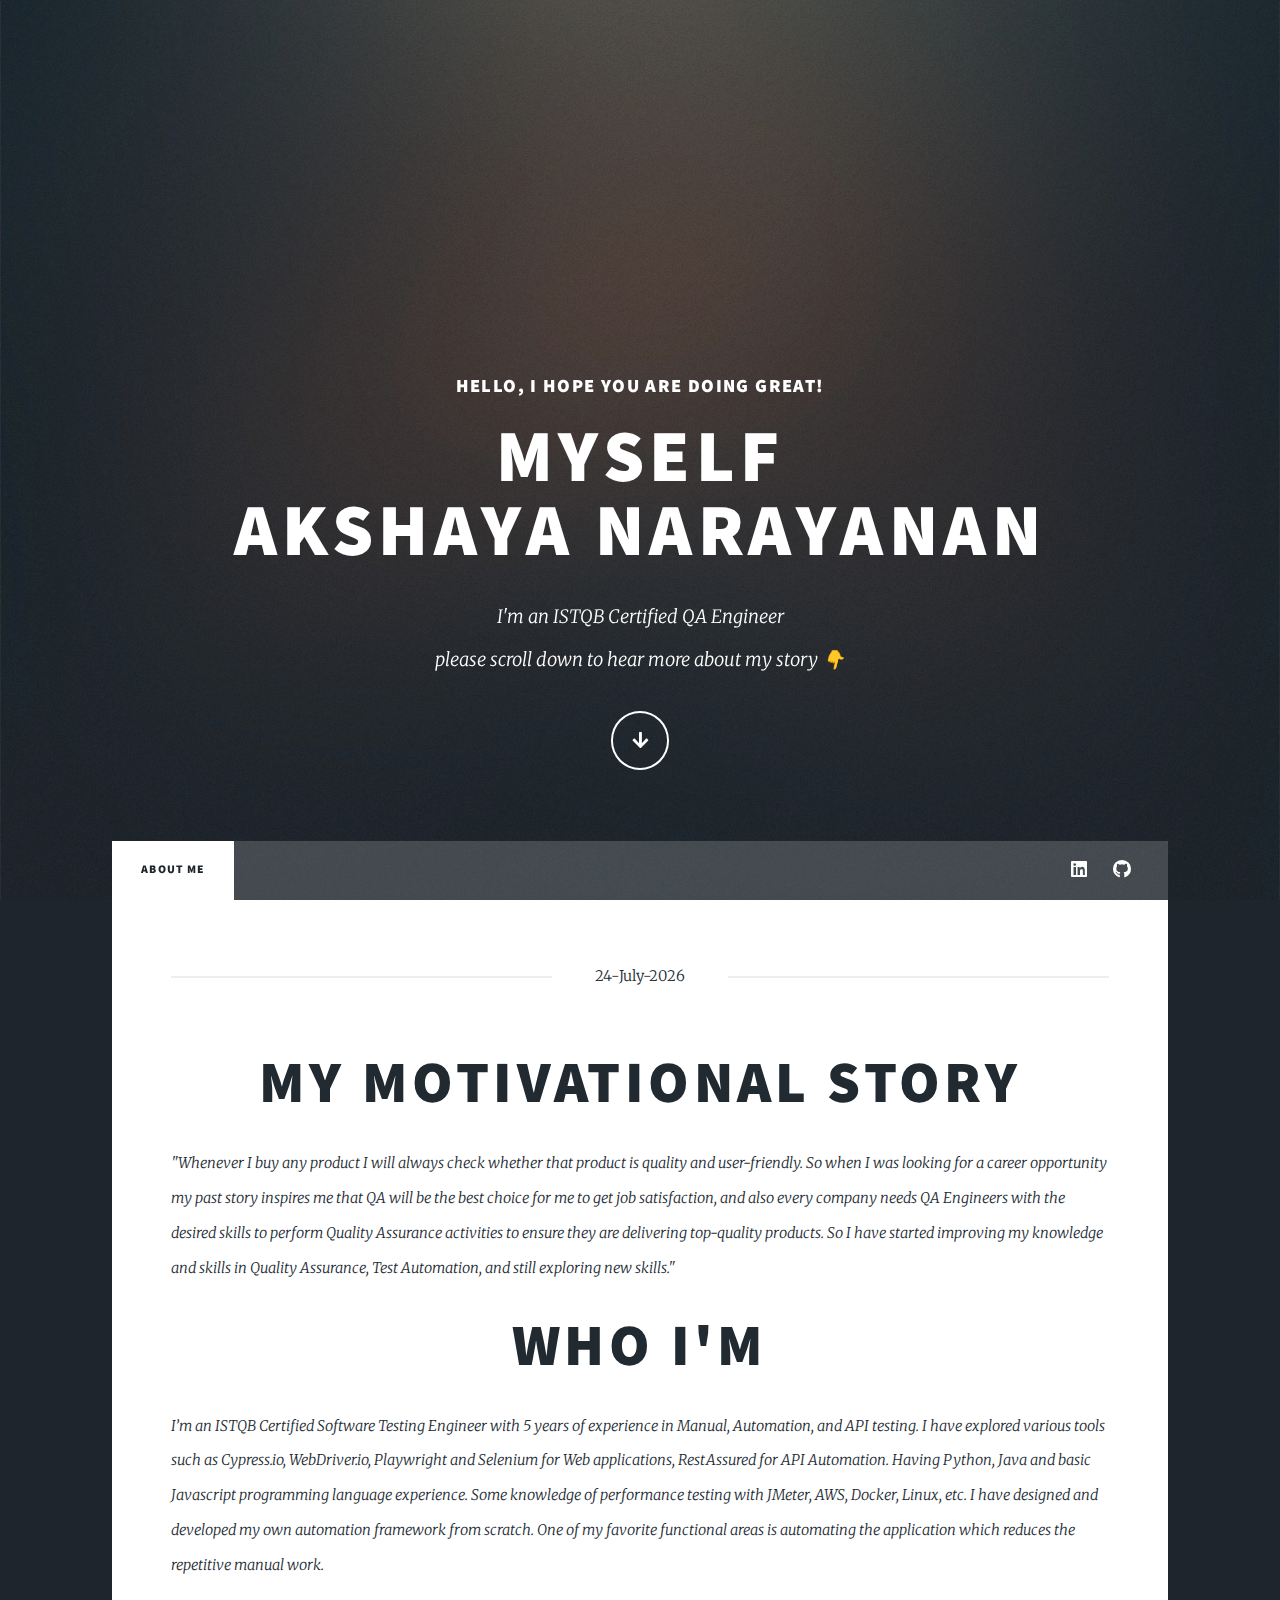
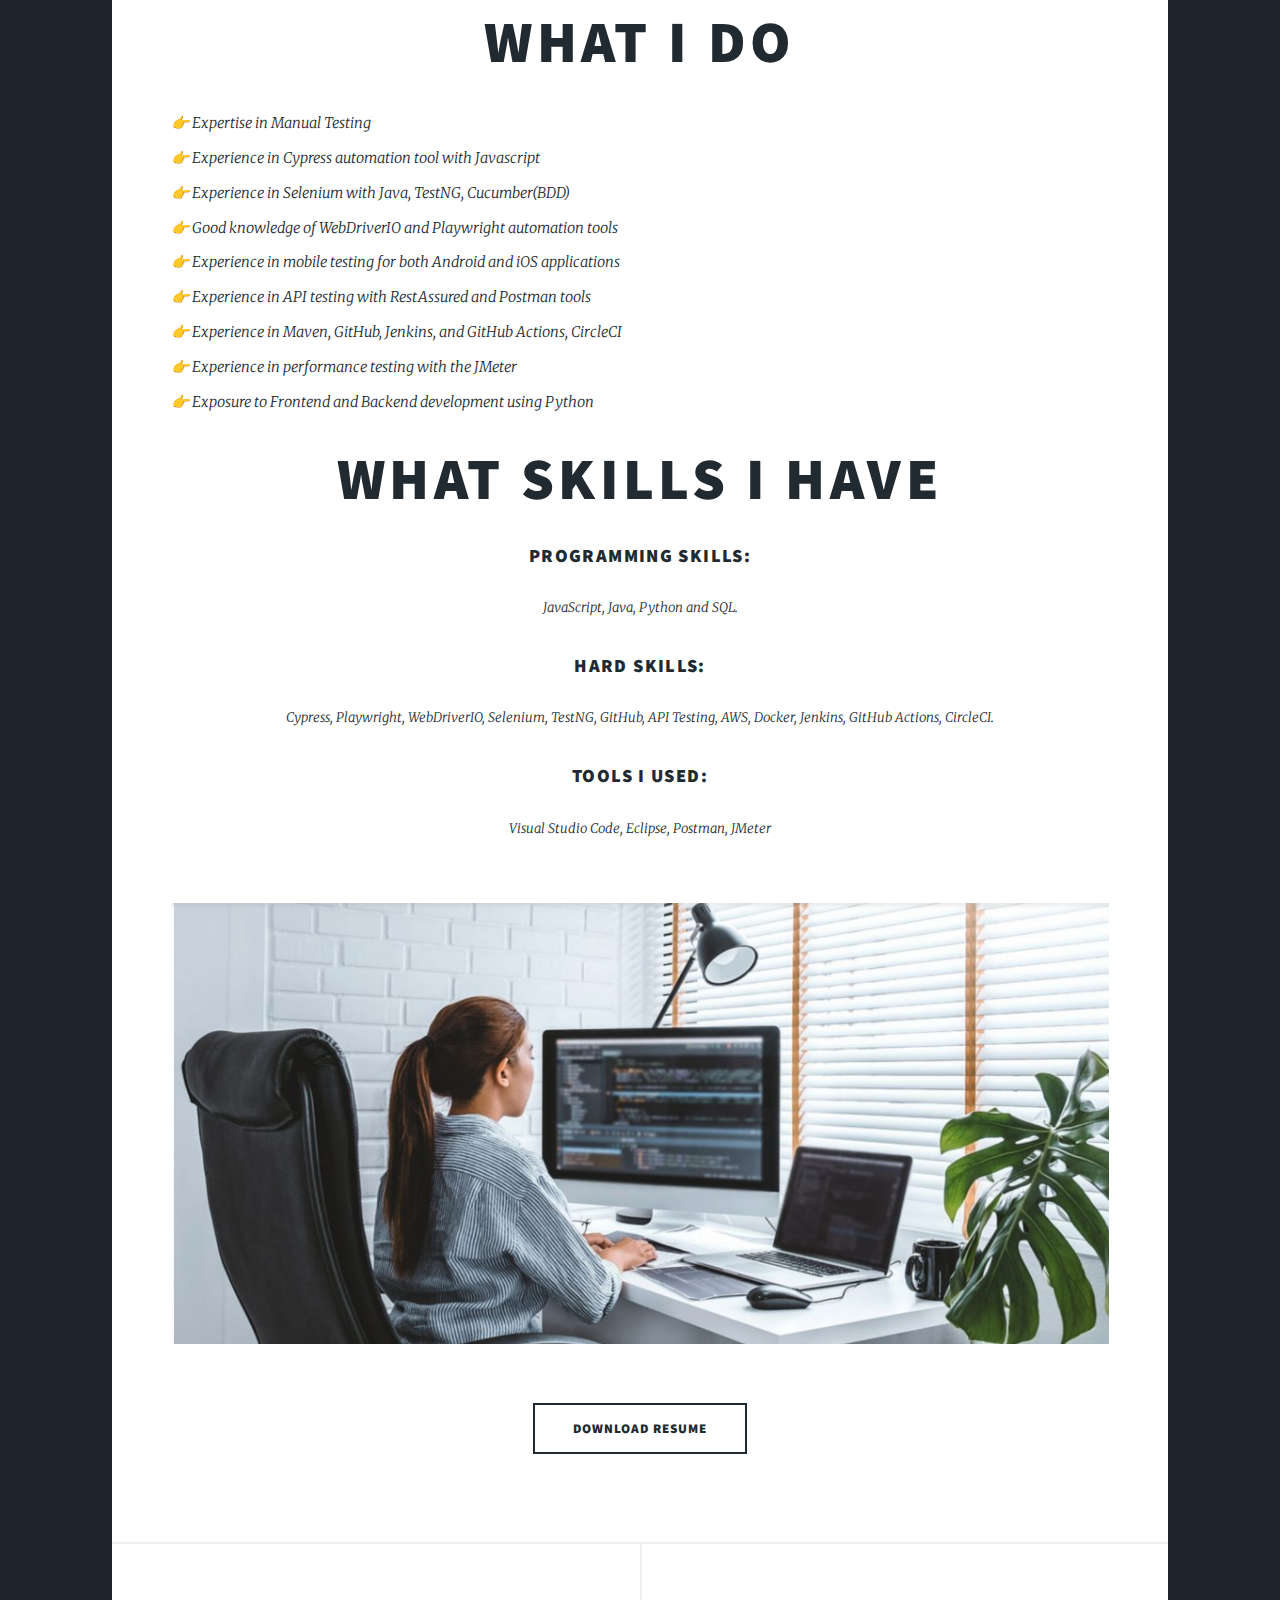
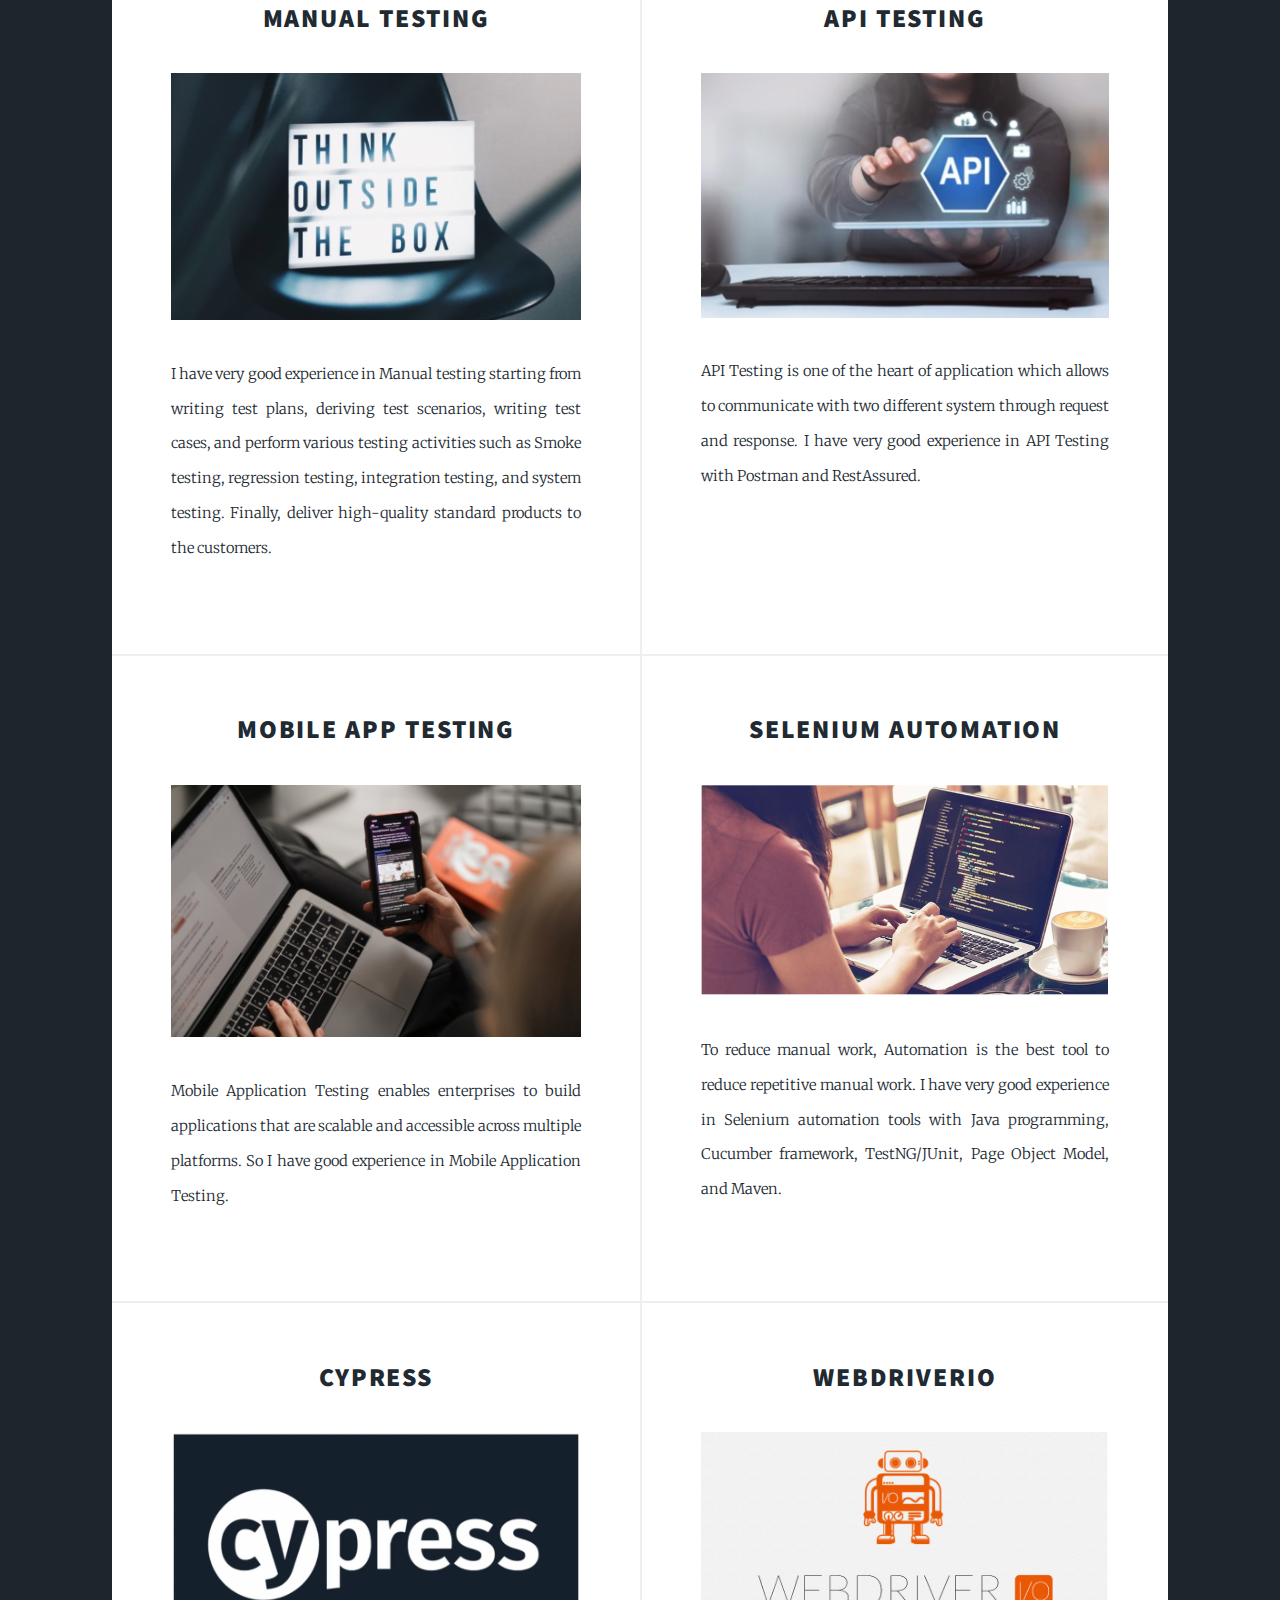
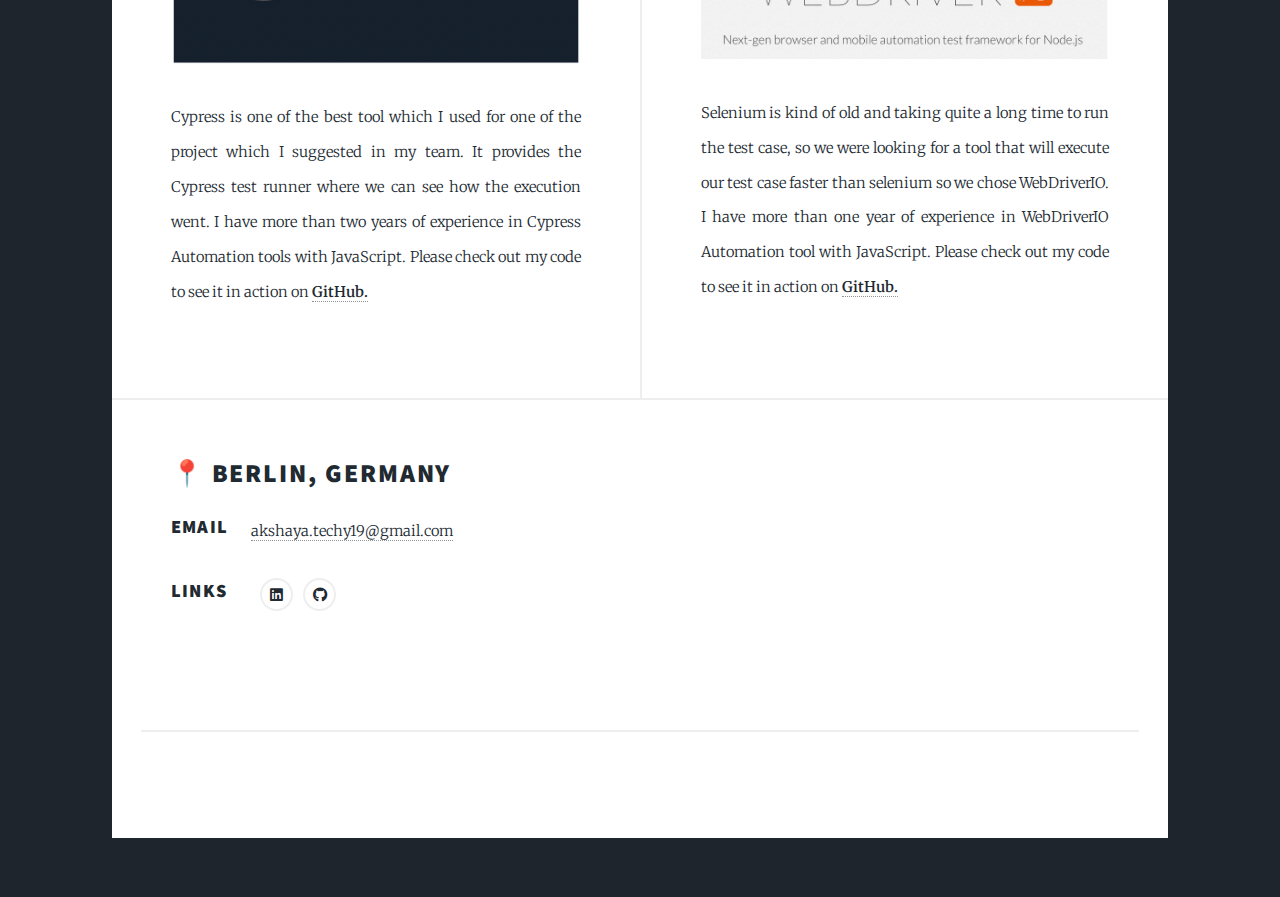
==== index.html @ 2a7d3315 "Add files via upload" ====
<!DOCTYPE HTML>
<html>
	<head>
		<title>Akshayas portfolio</title>
		<meta charset="utf-8" />
		<meta name="viewport" content="width=device-width, initial-scale=1, user-scalable=no" />
		<meta property="og:description" content="A detailed portfolio website about my skills" />
		<meta property="og:image" content="/images/pic10.png" />
		<link rel="stylesheet" href="assets/css/main.css" />
		<link rel="icon" href="/images/favicon.png" />
		<noscript><link rel="stylesheet" href="assets/css/noscript.css" /></noscript>
<!-- 		<script async src="https://www.googletagmanager.com/gtag/js?id=G-8XJW6SJRGT"></script>
		<script>
			window.dataLayer = window.dataLayer || [];
			function gtag() { dataLayer.push(arguments); }
			gtag('js', new Date());
			gtag('config', 'G-8XJW6SJRGT');
		</script>		 -->
	</head>
	<body class="is-preload">

		<!-- Wrapper -->
			<div id="wrapper" class="fade-in">

				<!-- Intro -->
					<div id="intro">
						<h3>HELLO, I HOPE YOU ARE DOING GREAT!</h3>
						<h1>MYSELF<br />
						AKSHAYA NARAYANAN</h1>
						<p>I'm an ISTQB Certified QA Engineer <br />
						please scroll down to hear more about my story 👇</p>
						<ul class="actions">
							<li><a href="#header" class="button icon solid solo fa-arrow-down scrolly">Continue</a></li>
						</ul>
					</div>

				<!-- Header -->
					<header id="header">
						<a href="index.html" class="logo">A WARM WELCOME TO MY PORTFOLIO</a>
					</header>

				<!-- Nav -->
					<nav id="nav">
						<ul class="links">
							<li class="active"><a href="index.html">about me</a></li>
							<!-- <li><a href="generic.html">Generic Page</a></li>
							<li><a href="elements.html">Elements Reference</a></li> -->
						</ul>
						<ul class="icons">
							<li><a href="https://www.linkedin.com/in/akshaya-techy/" target="_blank" class="icon brands fa-linkedin"><span class="label">LinkedIn</span></a></li>
							<!-- <li><a href="#" class="icon brands fa-facebook-f"><span class="label">Facebook</span></a></li> -->
							<!-- <li><a href="#" class="icon brands fa-skype"><span class="label">skype</span></a></li> -->
							<li><a href="https://github.com/Akshutechy" target="_blank" class="icon brands fa-github"><span class="label">GitHub</span></a></li>
						</ul>
					</nav>

				<!-- Main -->
					<div id="main">

						<!-- Featured Post -->
							<article class="post featured">
								<header class="major">
									<!-- <input type="date" id="datetime"> -->
									<span class="date" id="datetime"></span>
									<!-- <p class="date" id="datetime"></p> -->
									<!-- <span class="date" id="datetime"></span> -->
									<script>
										var dt = new Date();
										var months = ['Jan', 'Feb', 'Mar', 'Apr', 'May', 'June', 'July', 'Aug', 'Sept', 'Oct', 'Nov', 'Dec'];
										document.getElementById("datetime").innerHTML = (("0" + (dt.getDate())).slice(-2)) + "-" + (months[dt.getMonth()]) + "-" + (dt.getFullYear());
									</script>
									<!-- <script>
										var date = new Date();
										var current_date = date.getDate()+"-"+(date.getMonth()+1)+"-"+ date.getFullYear();
										document.getElementById("datetime").innerHTML = current_date;
									</script> -->
									<!-- <script>
										const d = new Date();
										var current_date = date.getFullYear()+"-"+(date.getMonth()+1)+"-"+ date.getDate();
										document.getElementById("datetime").innerHTML = current_date;
										// document.getElementById("datetime").innerHTML = d;
									</script> -->
									<h2><a href="#"> MY MOTIVATIONAL STORY<br />
									</a></h2>
									<p style="text-align:left;">"Whenever I buy any product I will always check whether that product is quality and user-friendly. So when I was looking
									for a career opportunity my past story inspires me that QA will be the best choice for me to get job satisfaction, and also
									every company needs QA Engineers with the desired skills to perform Quality Assurance activities to ensure they are
									delivering top-quality products. So I have started improving my knowledge and skills in Quality Assurance, Test
									Automation, and still exploring new skills."</p>
									<h2><a href="#"> Who I'm<br />
									</a></h2>
									<p style="text-align:left;">I’m an ISTQB Certified Software Testing Engineer with 5 years of experience in Manual, Automation, and API testing. 
										I have explored various tools such as Cypress.io, WebDriver.io, Playwright and Selenium for Web applications, 
										RestAssured for API Automation. Having Python, Java and basic Javascript programming language experience. 
										Some knowledge of performance testing with JMeter, AWS, Docker, Linux, etc. I have designed and developed my 
										own automation framework from scratch. One of my favorite functional areas is automating the application
										which reduces the repetitive manual work.</p>
									<h2><a href="#"> What i do <br />
									</a></h2>
									<p style="text-align:left;">👉 Expertise in Manual Testing<br/>										
										👉 Experience in Cypress automation tool with Javascript <br/>
										👉 Experience in Selenium with Java, TestNG, Cucumber(BDD)<br/>
										👉 Good knowledge of WebDriverIO and Playwright automation tools<br/>
										👉 Experience in mobile testing for both Android and iOS applications<br/>
										👉 Experience in API testing with RestAssured and Postman tools<br/>
										👉 Experience in Maven, GitHub, Jenkins, and GitHub Actions, CircleCI<br/>
										👉 Experience in performance testing with the JMeter<br/>
										👉 Exposure to Frontend and Backend development using Python<br>
									</p>
									<h2><a href="#"> What skills I have <br />
									</a></h2>
									<h3>programming skills:</h3>
									<p>JavaScript, Java, Python and SQL.</p>
									<h3>HARD SKILLS:</h3>
									<p>Cypress, Playwright, WebDriverIO, Selenium, TestNG, GitHub, API Testing, AWS, Docker, Jenkins, GitHub Actions, CircleCI.
									</p>
									<h3>TOOLS I USED:</h3>
									<p>Visual Studio Code, Eclipse, Postman, JMeter</p>
								</header>
								<a href="#" class="image main"><img src="images/pic01.png" alt="" /></a>
								<ul class="actions special">
									<li><a href="./resume.pdf" class="button large" download="Akshaya's_resume">Download Resume</a></li>
								</ul>
							</article>

						<!-- Posts -->
							<section class="posts">
								<article>
									<header>
										<!-- <span class="date">April 24, 2017</span> -->
										<h2><a href="#">Manual Testing
										</a></h2>
									</header>
									<a href="#" class="image fit"><img src="images/pic02.png" alt="" /></a>
									<p>I have very good experience in Manual testing starting from writing test plans, deriving test scenarios, writing test cases, and perform various testing activities such as Smoke testing, regression testing, integration testing, and system testing. Finally, deliver high-quality standard products to the customers.</p>
									<ul class="actions special">
										<!-- <li><a href="#" class="button">Full Story</a></li> -->
									</ul>
								</article>
								<article>
									<header>
										<!-- <span class="date">April 22, 2017</span> -->
										<h2><a href="#">API Testing
										</a></h2>
									</header>
									<a href="#" class="image fit"><img src="images/pic03.png" alt="" /></a>
									<p>API Testing is one of the heart of application which allows to communicate with two different system through request and response. I have very good experience in API Testing with Postman and RestAssured.</p>
									<ul class="actions special">
										<!-- <li><a href="#" class="button">Full Story</a></li> -->
									</ul>
								</article>
								<article>
									<header>
										<!-- <span class="date">April 18, 2017</span> -->
										<h2><a href="#">MOBILE APP TESTING
										</a></h2>
									</header>
									<a href="#" class="image fit"><img src="images/pic04.png" alt="" /></a>
									<p>Mobile Application Testing enables enterprises to build applications that are scalable and accessible across multiple platforms. So I have good experience in Mobile Application Testing.</p>
									<ul class="actions special">
										<!-- <li><a href="#" class="button">Full Story</a></li> -->
									</ul>
								</article>
								<article>
									<header>
										<!-- <span class="date">April 11, 2017</span> -->
										<h2><a href="#">SELENIUM AUTOMATION
										</a></h2>
									</header>
									<a href="#" class="image fit"><img src="images/pic06.png" alt="" /></a>
									<p>To reduce manual work, Automation is the best tool to reduce repetitive manual work. I have very good experience in Selenium automation tools with Java programming, Cucumber framework, TestNG/JUnit, Page Object Model, and Maven.</p>
									<ul class="actions special">
										<!-- <li><a href="#" class="button">Full Story</a></li> -->
									</ul>
								</article>
								<article>
									<header>
										<!-- <span class="date">April 14, 2017</span> -->
										<h2><a href="#">CYPRESS
										</a></h2>
									</header>
									<a href="#" class="image fit"><img src="images/pic05.png" alt="" /></a>
									<p>Cypress is one of the best tool which I used for one of the project which I suggested in my team.
										It provides the Cypress test runner where we can see how the execution went. 
										I have more than two years of experience in Cypress Automation tools with JavaScript.
										Please check out my code to see it in action on
										<a href="https://github.com/Akshutechy/Cypress" target="_blank"> <strong>GitHub.</strong></a>
									</p>
									<ul class="actions special">
										<!-- <li><a href="#" class="button">Full Story</a></li> -->
									</ul>
								</article>
								<article>
									<header>
										<!-- <span class="date">April 7, 2017</span> -->
										<h2><a href="#">WEBDRIVERIO
										</a></h2>
									</header>
									<a href="#" class="image fit"><img src="images/pic07.png" alt="" /></a>
									<p>Selenium is kind of old and taking quite a long time to run the test case, 
										so we were looking for a tool that will execute our test case faster than selenium 
										so we chose WebDriverIO. I have more than one year of experience in WebDriverIO Automation 
										tool with JavaScript. Please check out my code to see it in action on
										<a href="https://github.com/Akshutechy/webdriverio" target="_blank"> <strong>GitHub.</strong></a>
									</p>
									<ul class="actions special">
										<!-- <li><a href="#" class="button">Full Story</a></li> -->
									</ul>
								</article>
							</section>

						<!-- Footer -->
							<!-- <footer>
								<div class="pagination">
									<a href="#" class="previous">Prev</a> -->
									<!-- <a href="#" class="page active">1</a>
									<a href="#" class="page">2</a>
									<a href="#" class="page">3</a>
									<span class="extra">&hellip;</span>
									<a href="#" class="page">8</a>
									<a href="#" class="page">9</a>
									<a href="#" class="page">10</a>
									<a href="#" class="next">Next</a> -->
								<!-- </div>
							</footer>

					</div> -->

				<!-- Footer -->
					<!-- <footer id="footer"> 
						<section> -->
							<!-- <form method="post" action="#">
								<div class="fields">
									 <div class="field"> 
										<label for="name">Name</label>
										<input type="text" name="name" id="name" />
									</div>
									<div class="field">
										<label for="email">Email</label>
										<input type="text" name="email" id="email" />
									</div>
									<div class="field">
										<label for="message">Message</label>
										<textarea name="message" id="message" rows="3"></textarea>
									</div>
								</div>
								<ul class="actions">
									<li><input type="submit" value="Send Message" /></li>
								</ul>
							 </form>  -->
						<!-- </section> 
						<section class="split contact"> -->
						<!-- <section class="alt"> --> 
					<footer>	
						<section class="split contact">	
							<!-- <section>
								<h3>Address</h3>
								<p>1234 Somewhere Road #87257
								Nashville, TN 00000-0000</p> -->
							<!-- </section> -->
							<section>
								
								<h2 align="left" class="icon brands alt fa-solid fa-map-location">📍 Berlin, Germany</h2>
								<!-- <p><a>📍 Berlin, Germany</a></p> -->
							</section>							
							<section class="row">
								<h3 align="left">Email</h3>
								<p><a>akshaya.techy19@gmail.com</a></p>
							</section>
							<!-- <section class="row">
								<h3 align="left">Phone</h3>
								<p><a>+91 7305494829</a></p>
							</section> -->
							<section class="row">
								<h3 align="left">Links &nbsp;&nbsp;&nbsp;&nbsp;&nbsp;</h3>
								<ul class="icons alt" >
									<li><a href="https://www.linkedin.com/in/akshaya-techy/" target="_blank" class="icon brands alt fa-linkedin"><span class="label">LinkedIn</span></a></li>
									<!-- <li><a href="#" class="icon brands alt fa-facebook-f"><span class="label">Facebook</span></a></li> -->
									<!-- <li><a href="#" class="icon brands alt fa-skype"><span class="label">Instagram</span></a></li> -->
									<li><a href="https://github.com/Akshutechy" target="_blank" class="icon brands alt fa-github"><span class="label">GitHub</span></a></li>
								</ul>
							</section>
						</section>
					</footer>
					

				<!-- Copyright -->
					<div id="copyright">
						<ul><li>Designed by: Akshaya Narayanan</li></ul>
					</div>

			</div>

		<!-- Scripts -->
			<script src="assets/js/jquery.min.js"></script>
			<script src="assets/js/jquery.scrollex.min.js"></script>
			<script src="assets/js/jquery.scrolly.min.js"></script>
			<script src="assets/js/browser.min.js"></script>
			<script src="assets/js/breakpoints.min.js"></script>
			<script src="assets/js/util.js"></script>
			<script src="assets/js/main.js"></script>

	</body>
</html>
---- assets/css/main.css ----
@import url(fontawesome-all.min.css);
@import url("https://fonts.googleapis.com/css?family=Merriweather:300,700,300italic,700italic|Source+Sans+Pro:900");

/*
	Massively by HTML5 UP
	html5up.net | @ajlkn
	Free for personal and commercial use under the CCA 3.0 license (html5up.net/license)
*/

html, body, div, span, applet, object,
iframe, h1, h2, h3, h4, h5, h6, p, blockquote,
pre, a, abbr, acronym, address, big, cite,
code, del, dfn, em, img, ins, kbd, q, s, samp,
small, strike, strong, sub, sup, tt, var, b,
u, i, center, dl, dt, dd, ol, ul, li, fieldset,
form, label, legend, table, caption, tbody,
tfoot, thead, tr, th, td, article, aside,
canvas, details, embed, figure, figcaption,
footer, header, hgroup, menu, nav, output, ruby,
section, summary, time, mark, audio, video {
	margin: 0;
	padding: 0;
	border: 0;
	font-size: 100%;
	font: inherit;
	vertical-align: baseline;}

article, aside, details, figcaption, figure,
footer, header, hgroup, menu, nav, section {
	display: block;}

body {
	line-height: 1;
}

ol, ul {
	list-style: none;
}

blockquote, q {
	quotes: none;
}

	blockquote:before, blockquote:after, q:before, q:after {
		content: '';
		content: none;
	}

table {
	border-collapse: collapse;
	border-spacing: 0;
}

body {
	-webkit-text-size-adjust: none;
}

mark {
	background-color: transparent;
	color: inherit;
}

input::-moz-focus-inner {
	border: 0;
	padding: 0;
}

input, select, textarea {
	-moz-appearance: none;
	-webkit-appearance: none;
	-ms-appearance: none;
	appearance: none;
}

/* Basic */

	@-ms-viewport {
		width: device-width;
	}

	body {
		-ms-overflow-style: scrollbar;
	}

	@media screen and (max-width: 480px) {

		html, body {
			min-width: 320px;
		}

	}

	html {
		box-sizing: border-box;
	}

	*, *:before, *:after {
		box-sizing: inherit;
	}

	body {
		background-color: #1e252d;
	}

		body.is-preload *, body.is-preload *:before, body.is-preload *:after {
			-moz-animation: none !important;
			-webkit-animation: none !important;
			-ms-animation: none !important;
			animation: none !important;
			-moz-transition: none !important;
			-webkit-transition: none !important;
			-ms-transition: none !important;
			transition: none !important;
		}

/* Type */

	html {
		font-size: 16pt;
	}

		@media screen and (max-width: 1680px) {

			html {
				font-size: 12pt;
			}

		}

		@media screen and (max-width: 1280px) {

			html {
				font-size: 11pt;
			}

		}

		@media screen and (max-width: 360px) {

			html {
				font-size: 10pt;
			}

		}

	body {
		color: #212931;
	}

	body, input, select, textarea {
		font-family: "Merriweather", Georgia, serif;
		font-weight: 300;
		font-size: 1rem;
		line-height: 2.375;
	}

	a {
		-moz-transition: color 0.2s ease-in-out, background-color 0.2s ease-in-out, border-color 0.2s ease-in-out, box-shadow 0.2s ease-in-out;
		-webkit-transition: color 0.2s ease-in-out, background-color 0.2s ease-in-out, border-color 0.2s ease-in-out, box-shadow 0.2s ease-in-out;
		-ms-transition: color 0.2s ease-in-out, background-color 0.2s ease-in-out, border-color 0.2s ease-in-out, box-shadow 0.2s ease-in-out;
		transition: color 0.2s ease-in-out, background-color 0.2s ease-in-out, border-color 0.2s ease-in-out, box-shadow 0.2s ease-in-out;
		border-bottom: dotted 1px;
		text-decoration: none;
	}

		a:hover {
			border-bottom-color: transparent;
		}

	strong, b {
		font-weight: 600;
	}

	em, i {
		font-style: italic;
	}

	p {
		text-align: justify;
		margin: 0 0 2rem 0;
	}

	h1, h2, h3, h4, h5, h6 {
		font-family: "Source Sans Pro", Helvetica, sans-serif;
		font-weight: 900;
		line-height: 1.5;
		letter-spacing: 0.075em;
		text-transform: uppercase;
		margin: 0 0 1rem 0;
	}

		h1 a, h2 a, h3 a, h4 a, h5 a, h6 a {
			border-bottom: 0;
			color: inherit;
			text-decoration: none;
		}

	h1 {
		font-size: 4rem;
		line-height: 1.1;
		margin: 0 0 2rem 0;
	}

	h2 {
		font-size: 1.75rem;
		line-height: 1.3;
		margin: 0 0 1.5rem 0;
	}

	h3 {
		font-size: 1.25rem;
		margin: 0 0 1.5rem 0;
	}

	h4 {
		font-size: 1rem;
	}

	h5 {
		font-size: 0.9rem;
	}

	h6 {
		font-size: 0.8rem;
	}

	sub {
		font-size: 0.8rem;
		position: relative;
		top: 0.5rem;
	}

	sup {
		font-size: 0.8rem;
		position: relative;
		top: -0.5rem;
	}

	blockquote {
		border-left: solid 4px;
		font-style: italic;
		margin: 0 0 2rem 0;
		padding: 0.5rem 0 0.5rem 2rem;
	}

	code {
		border: solid 2px;
		font-family: "Courier New", monospace;
		font-size: 0.9rem;
		margin: 0 0.25rem;
		padding: 0.25rem 0.65rem;
	}

	pre {
		-webkit-overflow-scrolling: touch;
		font-family: "Courier New", monospace;
		font-size: 0.9rem;
		margin: 0 0 2rem 0;
	}

		pre code {
			display: block;
			line-height: 1.75;
			padding: 1rem 1.5rem;
			overflow-x: auto;
		}

	hr {
		border: 0;
		border-bottom: solid 2px;
		margin: 3rem 0;
	}

		hr.major {
			margin: 5rem 0;
		}

	.align-left {
		text-align: left;
	}

	.align-center {
		text-align: center;
	}

	.align-right {
		text-align: right;
	}

	input, select, textarea {
		color: #212931;
	}

	a {
		color: #212931;
		border-bottom-color: rgba(33, 41, 49, 0.5);
	}

		a:hover {
			border-bottom-color: transparent;
			color: #18bfef !important;
		}

	strong, b {
		color: #212931;
	}

	h1, h2, h3, h4, h5, h6 {
		color: #212931;
	}

	blockquote {
		border-left-color: #eeeeee;
	}

	code {
		background: rgba(220, 220, 220, 0.25);
		border-color: #eeeeee;
	}

	hr {
		border-bottom-color: #eeeeee;
	}

/* Row */

	.row {
		display: flex;
		flex-wrap: wrap;
		box-sizing: border-box;
		align-items: stretch;
	}

		.row > * {
			box-sizing: border-box;
		}

		.row.gtr-uniform > * > :last-child {
			margin-bottom: 0;
		}

		.row.aln-left {
			justify-content: flex-start;
		}

		.row.aln-center {
			justify-content: center;
		}

		.row.aln-right {
			justify-content: flex-end;
		}

		.row.aln-top {
			align-items: flex-start;
		}

		.row.aln-middle {
			align-items: center;
		}

		.row.aln-bottom {
			align-items: flex-end;
		}

		.row > .imp {
			order: -1;
		}

		.row > .col-1 {
			width: 8.33333%;
		}

		.row > .off-1 {
			margin-left: 8.33333%;
		}

		.row > .col-2 {
			width: 16.66667%;
		}

		.row > .off-2 {
			margin-left: 16.66667%;
		}

		.row > .col-3 {
			width: 25%;
		}

		.row > .off-3 {
			margin-left: 25%;
		}

		.row > .col-4 {
			width: 33.33333%;
		}

		.row > .off-4 {
			margin-left: 33.33333%;
		}

		.row > .col-5 {
			width: 41.66667%;
		}

		.row > .off-5 {
			margin-left: 41.66667%;
		}

		.row > .col-6 {
			width: 50%;
		}

		.row > .off-6 {
			margin-left: 50%;
		}

		.row > .col-7 {
			width: 58.33333%;
		}

		.row > .off-7 {
			margin-left: 58.33333%;
		}

		.row > .col-8 {
			width: 66.66667%;
		}

		.row > .off-8 {
			margin-left: 66.66667%;
		}

		.row > .col-9 {
			width: 75%;
		}

		.row > .off-9 {
			margin-left: 75%;
		}

		.row > .col-10 {
			width: 83.33333%;
		}

		.row > .off-10 {
			margin-left: 83.33333%;
		}

		.row > .col-11 {
			width: 91.66667%;
		}

		.row > .off-11 {
			margin-left: 91.66667%;
		}

		.row > .col-12 {
			width: 100%;
		}

		.row > .off-12 {
			margin-left: 100%;
		}

		.row.gtr-0 {
			margin-top: 0;
			margin-left: 0rem;
		}

			.row.gtr-0 > * {
				padding: 0 0 0 0rem;
			}

			.row.gtr-0.gtr-uniform {
				margin-top: 0rem;
			}

				.row.gtr-0.gtr-uniform > * {
					padding-top: 0rem;
				}

		.row.gtr-25 {
			margin-top: 0;
			margin-left: -0.375rem;
		}

			.row.gtr-25 > * {
				padding: 0 0 0 0.375rem;
			}

			.row.gtr-25.gtr-uniform {
				margin-top: -0.375rem;
			}

				.row.gtr-25.gtr-uniform > * {
					padding-top: 0.375rem;
				}

		.row.gtr-50 {
			margin-top: 0;
			margin-left: -0.75rem;
		}

			.row.gtr-50 > * {
				padding: 0 0 0 0.75rem;
			}

			.row.gtr-50.gtr-uniform {
				margin-top: -0.75rem;
			}

				.row.gtr-50.gtr-uniform > * {
					padding-top: 0.75rem;
				}

		.row {
			margin-top: 0;
			margin-left: -1.5rem;
		}

			.row > * {
				padding: 0 0 0 1.5rem;
			}

			.row.gtr-uniform {
				margin-top: -1.5rem;
			}

				.row.gtr-uniform > * {
					padding-top: 1.5rem;
				}

		.row.gtr-150 {
			margin-top: 0;
			margin-left: -2.25rem;
		}

			.row.gtr-150 > * {
				padding: 0 0 0 2.25rem;
			}

			.row.gtr-150.gtr-uniform {
				margin-top: -2.25rem;
			}

				.row.gtr-150.gtr-uniform > * {
					padding-top: 2.25rem;
				}

		.row.gtr-200 {
			margin-top: 0;
			margin-left: -3rem;
		}

			.row.gtr-200 > * {
				padding: 0 0 0 3rem;
			}

			.row.gtr-200.gtr-uniform {
				margin-top: -3rem;
			}

				.row.gtr-200.gtr-uniform > * {
					padding-top: 3rem;
				}

		@media screen and (max-width: 1680px) {

			.row {
				display: flex;
				flex-wrap: wrap;
				box-sizing: border-box;
				align-items: stretch;
			}

				.row > * {
					box-sizing: border-box;
				}

				.row.gtr-uniform > * > :last-child {
					margin-bottom: 0;
				}

				.row.aln-left {
					justify-content: flex-start;
				}

				.row.aln-center {
					justify-content: center;
				}

				.row.aln-right {
					justify-content: flex-end;
				}

				.row.aln-top {
					align-items: flex-start;
				}

				.row.aln-middle {
					align-items: center;
				}

				.row.aln-bottom {
					align-items: flex-end;
				}

				.row > .imp-xlarge {
					order: -1;
				}

				.row > .col-1-xlarge {
					width: 8.33333%;
				}

				.row > .off-1-xlarge {
					margin-left: 8.33333%;
				}

				.row > .col-2-xlarge {
					width: 16.66667%;
				}

				.row > .off-2-xlarge {
					margin-left: 16.66667%;
				}

				.row > .col-3-xlarge {
					width: 25%;
				}

				.row > .off-3-xlarge {
					margin-left: 25%;
				}

				.row > .col-4-xlarge {
					width: 33.33333%;
				}

				.row > .off-4-xlarge {
					margin-left: 33.33333%;
				}

				.row > .col-5-xlarge {
					width: 41.66667%;
				}

				.row > .off-5-xlarge {
					margin-left: 41.66667%;
				}

				.row > .col-6-xlarge {
					width: 50%;
				}

				.row > .off-6-xlarge {
					margin-left: 50%;
				}

				.row > .col-7-xlarge {
					width: 58.33333%;
				}

				.row > .off-7-xlarge {
					margin-left: 58.33333%;
				}

				.row > .col-8-xlarge {
					width: 66.66667%;
				}

				.row > .off-8-xlarge {
					margin-left: 66.66667%;
				}

				.row > .col-9-xlarge {
					width: 75%;
				}

				.row > .off-9-xlarge {
					margin-left: 75%;
				}

				.row > .col-10-xlarge {
					width: 83.33333%;
				}

				.row > .off-10-xlarge {
					margin-left: 83.33333%;
				}

				.row > .col-11-xlarge {
					width: 91.66667%;
				}

				.row > .off-11-xlarge {
					margin-left: 91.66667%;
				}

				.row > .col-12-xlarge {
					width: 100%;
				}

				.row > .off-12-xlarge {
					margin-left: 100%;
				}

				.row.gtr-0 {
					margin-top: 0;
					margin-left: 0rem;
				}

					.row.gtr-0 > * {
						padding: 0 0 0 0rem;
					}

					.row.gtr-0.gtr-uniform {
						margin-top: 0rem;
					}

						.row.gtr-0.gtr-uniform > * {
							padding-top: 0rem;
						}

				.row.gtr-25 {
					margin-top: 0;
					margin-left: -0.375rem;
				}

					.row.gtr-25 > * {
						padding: 0 0 0 0.375rem;
					}

					.row.gtr-25.gtr-uniform {
						margin-top: -0.375rem;
					}

						.row.gtr-25.gtr-uniform > * {
							padding-top: 0.375rem;
						}

				.row.gtr-50 {
					margin-top: 0;
					margin-left: -0.75rem;
				}

					.row.gtr-50 > * {
						padding: 0 0 0 0.75rem;
					}

					.row.gtr-50.gtr-uniform {
						margin-top: -0.75rem;
					}

						.row.gtr-50.gtr-uniform > * {
							padding-top: 0.75rem;
						}

				.row {
					margin-top: 0;
					margin-left: -1.5rem;
				}

					.row > * {
						padding: 0 0 0 1.5rem;
					}

					.row.gtr-uniform {
						margin-top: -1.5rem;
					}

						.row.gtr-uniform > * {
							padding-top: 1.5rem;
						}

				.row.gtr-150 {
					margin-top: 0;
					margin-left: -2.25rem;
				}

					.row.gtr-150 > * {
						padding: 0 0 0 2.25rem;
					}

					.row.gtr-150.gtr-uniform {
						margin-top: -2.25rem;
					}

						.row.gtr-150.gtr-uniform > * {
							padding-top: 2.25rem;
						}

				.row.gtr-200 {
					margin-top: 0;
					margin-left: -3rem;
				}

					.row.gtr-200 > * {
						padding: 0 0 0 3rem;
					}

					.row.gtr-200.gtr-uniform {
						margin-top: -3rem;
					}

						.row.gtr-200.gtr-uniform > * {
							padding-top: 3rem;
						}

		}

		@media screen and (max-width: 1280px) {

			.row {
				display: flex;
				flex-wrap: wrap;
				box-sizing: border-box;
				align-items: stretch;
			}

				.row > * {
					box-sizing: border-box;
				}

				.row.gtr-uniform > * > :last-child {
					margin-bottom: 0;
				}

				.row.aln-left {
					justify-content: flex-start;
				}

				.row.aln-center {
					justify-content: center;
				}

				.row.aln-right {
					justify-content: flex-end;
				}

				.row.aln-top {
					align-items: flex-start;
				}

				.row.aln-middle {
					align-items: center;
				}

				.row.aln-bottom {
					align-items: flex-end;
				}

				.row > .imp-large {
					order: -1;
				}

				.row > .col-1-large {
					width: 8.33333%;
				}

				.row > .off-1-large {
					margin-left: 8.33333%;
				}

				.row > .col-2-large {
					width: 16.66667%;
				}

				.row > .off-2-large {
					margin-left: 16.66667%;
				}

				.row > .col-3-large {
					width: 25%;
				}

				.row > .off-3-large {
					margin-left: 25%;
				}

				.row > .col-4-large {
					width: 33.33333%;
				}

				.row > .off-4-large {
					margin-left: 33.33333%;
				}

				.row > .col-5-large {
					width: 41.66667%;
				}

				.row > .off-5-large {
					margin-left: 41.66667%;
				}

				.row > .col-6-large {
					width: 50%;
				}

				.row > .off-6-large {
					margin-left: 50%;
				}

				.row > .col-7-large {
					width: 58.33333%;
				}

				.row > .off-7-large {
					margin-left: 58.33333%;
				}

				.row > .col-8-large {
					width: 66.66667%;
				}

				.row > .off-8-large {
					margin-left: 66.66667%;
				}

				.row > .col-9-large {
					width: 75%;
				}

				.row > .off-9-large {
					margin-left: 75%;
				}

				.row > .col-10-large {
					width: 83.33333%;
				}

				.row > .off-10-large {
					margin-left: 83.33333%;
				}

				.row > .col-11-large {
					width: 91.66667%;
				}

				.row > .off-11-large {
					margin-left: 91.66667%;
				}

				.row > .col-12-large {
					width: 100%;
				}

				.row > .off-12-large {
					margin-left: 100%;
				}

				.row.gtr-0 {
					margin-top: 0;
					margin-left: 0rem;
				}

					.row.gtr-0 > * {
						padding: 0 0 0 0rem;
					}

					.row.gtr-0.gtr-uniform {
						margin-top: 0rem;
					}

						.row.gtr-0.gtr-uniform > * {
							padding-top: 0rem;
						}

				.row.gtr-25 {
					margin-top: 0;
					margin-left: -0.375rem;
				}

					.row.gtr-25 > * {
						padding: 0 0 0 0.375rem;
					}

					.row.gtr-25.gtr-uniform {
						margin-top: -0.375rem;
					}

						.row.gtr-25.gtr-uniform > * {
							padding-top: 0.375rem;
						}

				.row.gtr-50 {
					margin-top: 0;
					margin-left: -0.75rem;
				}

					.row.gtr-50 > * {
						padding: 0 0 0 0.75rem;
					}

					.row.gtr-50.gtr-uniform {
						margin-top: -0.75rem;
					}

						.row.gtr-50.gtr-uniform > * {
							padding-top: 0.75rem;
						}

				.row {
					margin-top: 0;
					margin-left: -1.5rem;
				}

					.row > * {
						padding: 0 0 0 1.5rem;
					}

					.row.gtr-uniform {
						margin-top: -1.5rem;
					}

						.row.gtr-uniform > * {
							padding-top: 1.5rem;
						}

				.row.gtr-150 {
					margin-top: 0;
					margin-left: -2.25rem;
				}

					.row.gtr-150 > * {
						padding: 0 0 0 2.25rem;
					}

					.row.gtr-150.gtr-uniform {
						margin-top: -2.25rem;
					}

						.row.gtr-150.gtr-uniform > * {
							padding-top: 2.25rem;
						}

				.row.gtr-200 {
					margin-top: 0;
					margin-left: -3rem;
				}

					.row.gtr-200 > * {
						padding: 0 0 0 3rem;
					}

					.row.gtr-200.gtr-uniform {
						margin-top: -3rem;
					}

						.row.gtr-200.gtr-uniform > * {
							padding-top: 3rem;
						}

		}

		@media screen and (max-width: 980px) {

			.row {
				display: flex;
				flex-wrap: wrap;
				box-sizing: border-box;
				align-items: stretch;
			}

				.row > * {
					box-sizing: border-box;
				}

				.row.gtr-uniform > * > :last-child {
					margin-bottom: 0;
				}

				.row.aln-left {
					justify-content: flex-start;
				}

				.row.aln-center {
					justify-content: center;
				}

				.row.aln-right {
					justify-content: flex-end;
				}

				.row.aln-top {
					align-items: flex-start;
				}

				.row.aln-middle {
					align-items: center;
				}

				.row.aln-bottom {
					align-items: flex-end;
				}

				.row > .imp-medium {
					order: -1;
				}

				.row > .col-1-medium {
					width: 8.33333%;
				}

				.row > .off-1-medium {
					margin-left: 8.33333%;
				}

				.row > .col-2-medium {
					width: 16.66667%;
				}

				.row > .off-2-medium {
					margin-left: 16.66667%;
				}

				.row > .col-3-medium {
					width: 25%;
				}

				.row > .off-3-medium {
					margin-left: 25%;
				}

				.row > .col-4-medium {
					width: 33.33333%;
				}

				.row > .off-4-medium {
					margin-left: 33.33333%;
				}

				.row > .col-5-medium {
					width: 41.66667%;
				}

				.row > .off-5-medium {
					margin-left: 41.66667%;
				}

				.row > .col-6-medium {
					width: 50%;
				}

				.row > .off-6-medium {
					margin-left: 50%;
				}

				.row > .col-7-medium {
					width: 58.33333%;
				}

				.row > .off-7-medium {
					margin-left: 58.33333%;
				}

				.row > .col-8-medium {
					width: 66.66667%;
				}

				.row > .off-8-medium {
					margin-left: 66.66667%;
				}

				.row > .col-9-medium {
					width: 75%;
				}

				.row > .off-9-medium {
					margin-left: 75%;
				}

				.row > .col-10-medium {
					width: 83.33333%;
				}

				.row > .off-10-medium {
					margin-left: 83.33333%;
				}

				.row > .col-11-medium {
					width: 91.66667%;
				}

				.row > .off-11-medium {
					margin-left: 91.66667%;
				}

				.row > .col-12-medium {
					width: 100%;
				}

				.row > .off-12-medium {
					margin-left: 100%;
				}

				.row.gtr-0 {
					margin-top: 0;
					margin-left: 0rem;
				}

					.row.gtr-0 > * {
						padding: 0 0 0 0rem;
					}

					.row.gtr-0.gtr-uniform {
						margin-top: 0rem;
					}

						.row.gtr-0.gtr-uniform > * {
							padding-top: 0rem;
						}

				.row.gtr-25 {
					margin-top: 0;
					margin-left: -0.375rem;
				}

					.row.gtr-25 > * {
						padding: 0 0 0 0.375rem;
					}

					.row.gtr-25.gtr-uniform {
						margin-top: -0.375rem;
					}

						.row.gtr-25.gtr-uniform > * {
							padding-top: 0.375rem;
						}

				.row.gtr-50 {
					margin-top: 0;
					margin-left: -0.75rem;
				}

					.row.gtr-50 > * {
						padding: 0 0 0 0.75rem;
					}

					.row.gtr-50.gtr-uniform {
						margin-top: -0.75rem;
					}

						.row.gtr-50.gtr-uniform > * {
							padding-top: 0.75rem;
						}

				.row {
					margin-top: 0;
					margin-left: -1.5rem;
				}

					.row > * {
						padding: 0 0 0 1.5rem;
					}

					.row.gtr-uniform {
						margin-top: -1.5rem;
					}

						.row.gtr-uniform > * {
							padding-top: 1.5rem;
						}

				.row.gtr-150 {
					margin-top: 0;
					margin-left: -2.25rem;
				}

					.row.gtr-150 > * {
						padding: 0 0 0 2.25rem;
					}

					.row.gtr-150.gtr-uniform {
						margin-top: -2.25rem;
					}

						.row.gtr-150.gtr-uniform > * {
							padding-top: 2.25rem;
						}

				.row.gtr-200 {
					margin-top: 0;
					margin-left: -3rem;
				}

					.row.gtr-200 > * {
						padding: 0 0 0 3rem;
					}

					.row.gtr-200.gtr-uniform {
						margin-top: -3rem;
					}

						.row.gtr-200.gtr-uniform > * {
							padding-top: 3rem;
						}

		}

		@media screen and (max-width: 736px) {

			.row {
				display: flex;
				flex-wrap: wrap;
				box-sizing: border-box;
				align-items: stretch;
			}

				.row > * {
					box-sizing: border-box;
				}

				.row.gtr-uniform > * > :last-child {
					margin-bottom: 0;
				}

				.row.aln-left {
					justify-content: flex-start;
				}

				.row.aln-center {
					justify-content: center;
				}

				.row.aln-right {
					justify-content: flex-end;
				}

				.row.aln-top {
					align-items: flex-start;
				}

				.row.aln-middle {
					align-items: center;
				}

				.row.aln-bottom {
					align-items: flex-end;
				}

				.row > .imp-small {
					order: -1;
				}

				.row > .col-1-small {
					width: 8.33333%;
				}

				.row > .off-1-small {
					margin-left: 8.33333%;
				}

				.row > .col-2-small {
					width: 16.66667%;
				}

				.row > .off-2-small {
					margin-left: 16.66667%;
				}

				.row > .col-3-small {
					width: 25%;
				}

				.row > .off-3-small {
					margin-left: 25%;
				}

				.row > .col-4-small {
					width: 33.33333%;
				}

				.row > .off-4-small {
					margin-left: 33.33333%;
				}

				.row > .col-5-small {
					width: 41.66667%;
				}

				.row > .off-5-small {
					margin-left: 41.66667%;
				}

				.row > .col-6-small {
					width: 50%;
				}

				.row > .off-6-small {
					margin-left: 50%;
				}

				.row > .col-7-small {
					width: 58.33333%;
				}

				.row > .off-7-small {
					margin-left: 58.33333%;
				}

				.row > .col-8-small {
					width: 66.66667%;
				}

				.row > .off-8-small {
					margin-left: 66.66667%;
				}

				.row > .col-9-small {
					width: 75%;
				}

				.row > .off-9-small {
					margin-left: 75%;
				}

				.row > .col-10-small {
					width: 83.33333%;
				}

				.row > .off-10-small {
					margin-left: 83.33333%;
				}

				.row > .col-11-small {
					width: 91.66667%;
				}

				.row > .off-11-small {
					margin-left: 91.66667%;
				}

				.row > .col-12-small {
					width: 100%;
				}

				.row > .off-12-small {
					margin-left: 100%;
				}

				.row.gtr-0 {
					margin-top: 0;
					margin-left: 0rem;
				}

					.row.gtr-0 > * {
						padding: 0 0 0 0rem;
					}

					.row.gtr-0.gtr-uniform {
						margin-top: 0rem;
					}

						.row.gtr-0.gtr-uniform > * {
							padding-top: 0rem;
						}

				.row.gtr-25 {
					margin-top: 0;
					margin-left: -0.375rem;
				}

					.row.gtr-25 > * {
						padding: 0 0 0 0.375rem;
					}

					.row.gtr-25.gtr-uniform {
						margin-top: -0.375rem;
					}

						.row.gtr-25.gtr-uniform > * {
							padding-top: 0.375rem;
						}

				.row.gtr-50 {
					margin-top: 0;
					margin-left: -0.75rem;
				}

					.row.gtr-50 > * {
						padding: 0 0 0 0.75rem;
					}

					.row.gtr-50.gtr-uniform {
						margin-top: -0.75rem;
					}

						.row.gtr-50.gtr-uniform > * {
							padding-top: 0.75rem;
						}

				.row {
					margin-top: 0;
					margin-left: -1.5rem;
				}

					.row > * {
						padding: 0 0 0 1.5rem;
					}

					.row.gtr-uniform {
						margin-top: -1.5rem;
					}

						.row.gtr-uniform > * {
							padding-top: 1.5rem;
						}

				.row.gtr-150 {
					margin-top: 0;
					margin-left: -2.25rem;
				}

					.row.gtr-150 > * {
						padding: 0 0 0 2.25rem;
					}

					.row.gtr-150.gtr-uniform {
						margin-top: -2.25rem;
					}

						.row.gtr-150.gtr-uniform > * {
							padding-top: 2.25rem;
						}

				.row.gtr-200 {
					margin-top: 0;
					margin-left: -3rem;
				}

					.row.gtr-200 > * {
						padding: 0 0 0 3rem;
					}

					.row.gtr-200.gtr-uniform {
						margin-top: -3rem;
					}

						.row.gtr-200.gtr-uniform > * {
							padding-top: 3rem;
						}

		}

		@media screen and (max-width: 480px) {

			.row {
				display: flex;
				flex-wrap: wrap;
				box-sizing: border-box;
				align-items: stretch;
			}

				.row > * {
					box-sizing: border-box;
				}

				.row.gtr-uniform > * > :last-child {
					margin-bottom: 0;
				}

				.row.aln-left {
					justify-content: flex-start;
				}

				.row.aln-center {
					justify-content: center;
				}

				.row.aln-right {
					justify-content: flex-end;
				}

				.row.aln-top {
					align-items: flex-start;
				}

				.row.aln-middle {
					align-items: center;
				}

				.row.aln-bottom {
					align-items: flex-end;
				}

				.row > .imp-xsmall {
					order: -1;
				}

				.row > .col-1-xsmall {
					width: 8.33333%;
				}

				.row > .off-1-xsmall {
					margin-left: 8.33333%;
				}

				.row > .col-2-xsmall {
					width: 16.66667%;
				}

				.row > .off-2-xsmall {
					margin-left: 16.66667%;
				}

				.row > .col-3-xsmall {
					width: 25%;
				}

				.row > .off-3-xsmall {
					margin-left: 25%;
				}

				.row > .col-4-xsmall {
					width: 33.33333%;
				}

				.row > .off-4-xsmall {
					margin-left: 33.33333%;
				}

				.row > .col-5-xsmall {
					width: 41.66667%;
				}

				.row > .off-5-xsmall {
					margin-left: 41.66667%;
				}

				.row > .col-6-xsmall {
					width: 50%;
				}

				.row > .off-6-xsmall {
					margin-left: 50%;
				}

				.row > .col-7-xsmall {
					width: 58.33333%;
				}

				.row > .off-7-xsmall {
					margin-left: 58.33333%;
				}

				.row > .col-8-xsmall {
					width: 66.66667%;
				}

				.row > .off-8-xsmall {
					margin-left: 66.66667%;
				}

				.row > .col-9-xsmall {
					width: 75%;
				}

				.row > .off-9-xsmall {
					margin-left: 75%;
				}

				.row > .col-10-xsmall {
					width: 83.33333%;
				}

				.row > .off-10-xsmall {
					margin-left: 83.33333%;
				}

				.row > .col-11-xsmall {
					width: 91.66667%;
				}

				.row > .off-11-xsmall {
					margin-left: 91.66667%;
				}

				.row > .col-12-xsmall {
					width: 100%;
				}

				.row > .off-12-xsmall {
					margin-left: 100%;
				}

				.row.gtr-0 {
					margin-top: 0;
					margin-left: 0rem;
				}

					.row.gtr-0 > * {
						padding: 0 0 0 0rem;
					}

					.row.gtr-0.gtr-uniform {
						margin-top: 0rem;
					}

						.row.gtr-0.gtr-uniform > * {
							padding-top: 0rem;
						}

				.row.gtr-25 {
					margin-top: 0;
					margin-left: -0.375rem;
				}

					.row.gtr-25 > * {
						padding: 0 0 0 0.375rem;
					}

					.row.gtr-25.gtr-uniform {
						margin-top: -0.375rem;
					}

						.row.gtr-25.gtr-uniform > * {
							padding-top: 0.375rem;
						}

				.row.gtr-50 {
					margin-top: 0;
					margin-left: -0.75rem;
				}

					.row.gtr-50 > * {
						padding: 0 0 0 0.75rem;
					}

					.row.gtr-50.gtr-uniform {
						margin-top: -0.75rem;
					}

						.row.gtr-50.gtr-uniform > * {
							padding-top: 0.75rem;
						}

				.row {
					margin-top: 0;
					margin-left: -1.5rem;
				}

					.row > * {
						padding: 0 0 0 1.5rem;
					}

					.row.gtr-uniform {
						margin-top: -1.5rem;
					}

						.row.gtr-uniform > * {
							padding-top: 1.5rem;
						}

				.row.gtr-150 {
					margin-top: 0;
					margin-left: -2.25rem;
				}

					.row.gtr-150 > * {
						padding: 0 0 0 2.25rem;
					}

					.row.gtr-150.gtr-uniform {
						margin-top: -2.25rem;
					}

						.row.gtr-150.gtr-uniform > * {
							padding-top: 2.25rem;
						}

				.row.gtr-200 {
					margin-top: 0;
					margin-left: -3rem;
				}

					.row.gtr-200 > * {
						padding: 0 0 0 3rem;
					}

					.row.gtr-200.gtr-uniform {
						margin-top: -3rem;
					}

						.row.gtr-200.gtr-uniform > * {
							padding-top: 3rem;
						}

		}

		@media screen and (max-width: 360px) {

			.row {
				display: flex;
				flex-wrap: wrap;
				box-sizing: border-box;
				align-items: stretch;
			}

				.row > * {
					box-sizing: border-box;
				}

				.row.gtr-uniform > * > :last-child {
					margin-bottom: 0;
				}

				.row.aln-left {
					justify-content: flex-start;
				}

				.row.aln-center {
					justify-content: center;
				}

				.row.aln-right {
					justify-content: flex-end;
				}

				.row.aln-top {
					align-items: flex-start;
				}

				.row.aln-middle {
					align-items: center;
				}

				.row.aln-bottom {
					align-items: flex-end;
				}

				.row > .imp-xxsmall {
					order: -1;
				}

				.row > .col-1-xxsmall {
					width: 8.33333%;
				}

				.row > .off-1-xxsmall {
					margin-left: 8.33333%;
				}

				.row > .col-2-xxsmall {
					width: 16.66667%;
				}

				.row > .off-2-xxsmall {
					margin-left: 16.66667%;
				}

				.row > .col-3-xxsmall {
					width: 25%;
				}

				.row > .off-3-xxsmall {
					margin-left: 25%;
				}

				.row > .col-4-xxsmall {
					width: 33.33333%;
				}

				.row > .off-4-xxsmall {
					margin-left: 33.33333%;
				}

				.row > .col-5-xxsmall {
					width: 41.66667%;
				}

				.row > .off-5-xxsmall {
					margin-left: 41.66667%;
				}

				.row > .col-6-xxsmall {
					width: 50%;
				}

				.row > .off-6-xxsmall {
					margin-left: 50%;
				}

				.row > .col-7-xxsmall {
					width: 58.33333%;
				}

				.row > .off-7-xxsmall {
					margin-left: 58.33333%;
				}

				.row > .col-8-xxsmall {
					width: 66.66667%;
				}

				.row > .off-8-xxsmall {
					margin-left: 66.66667%;
				}

				.row > .col-9-xxsmall {
					width: 75%;
				}

				.row > .off-9-xxsmall {
					margin-left: 75%;
				}

				.row > .col-10-xxsmall {
					width: 83.33333%;
				}

				.row > .off-10-xxsmall {
					margin-left: 83.33333%;
				}

				.row > .col-11-xxsmall {
					width: 91.66667%;
				}

				.row > .off-11-xxsmall {
					margin-left: 91.66667%;
				}

				.row > .col-12-xxsmall {
					width: 100%;
				}

				.row > .off-12-xxsmall {
					margin-left: 100%;
				}

				.row.gtr-0 {
					margin-top: 0;
					margin-left: 0rem;
				}

					.row.gtr-0 > * {
						padding: 0 0 0 0rem;
					}

					.row.gtr-0.gtr-uniform {
						margin-top: 0rem;
					}

						.row.gtr-0.gtr-uniform > * {
							padding-top: 0rem;
						}

				.row.gtr-25 {
					margin-top: 0;
					margin-left: -0.375rem;
				}

					.row.gtr-25 > * {
						padding: 0 0 0 0.375rem;
					}

					.row.gtr-25.gtr-uniform {
						margin-top: -0.375rem;
					}

						.row.gtr-25.gtr-uniform > * {
							padding-top: 0.375rem;
						}

				.row.gtr-50 {
					margin-top: 0;
					margin-left: -0.75rem;
				}

					.row.gtr-50 > * {
						padding: 0 0 0 0.75rem;
					}

					.row.gtr-50.gtr-uniform {
						margin-top: -0.75rem;
					}

						.row.gtr-50.gtr-uniform > * {
							padding-top: 0.75rem;
						}

				.row {
					margin-top: 0;
					margin-left: -1.5rem;
				}

					.row > * {
						padding: 0 0 0 1.5rem;
					}

					.row.gtr-uniform {
						margin-top: -1.5rem;
					}

						.row.gtr-uniform > * {
							padding-top: 1.5rem;
						}

				.row.gtr-150 {
					margin-top: 0;
					margin-left: -2.25rem;
				}

					.row.gtr-150 > * {
						padding: 0 0 0 2.25rem;
					}

					.row.gtr-150.gtr-uniform {
						margin-top: -2.25rem;
					}

						.row.gtr-150.gtr-uniform > * {
							padding-top: 2.25rem;
						}

				.row.gtr-200 {
					margin-top: 0;
					margin-left: -3rem;
				}

					.row.gtr-200 > * {
						padding: 0 0 0 3rem;
					}

					.row.gtr-200.gtr-uniform {
						margin-top: -3rem;
					}

						.row.gtr-200.gtr-uniform > * {
							padding-top: 3rem;
						}

		}

/* Box */

	.box {
		border: solid 2px;
		margin-bottom: 2rem;
		padding: 1.5rem;
	}

		.box > :last-child,
		.box > :last-child > :last-child,
		.box > :last-child > :last-child > :last-child {
			margin-bottom: 0;
		}

		.box.alt {
			border: 0;
			border-radius: 0;
			padding: 0;
		}

	.box {
		border-color: #eeeeee;
	}

/* Button */

	input[type="submit"],
	input[type="reset"],
	input[type="button"],
	button,
	.button {
		-moz-appearance: none;
		-webkit-appearance: none;
		-ms-appearance: none;
		appearance: none;
		-moz-transition: background-color 0.2s ease-in-out, box-shadow 0.2s ease-in-out, color 0.2s ease-in-out;
		-webkit-transition: background-color 0.2s ease-in-out, box-shadow 0.2s ease-in-out, color 0.2s ease-in-out;
		-ms-transition: background-color 0.2s ease-in-out, box-shadow 0.2s ease-in-out, color 0.2s ease-in-out;
		transition: background-color 0.2s ease-in-out, box-shadow 0.2s ease-in-out, color 0.2s ease-in-out;
		border: 0;
		border-radius: 0;
		cursor: pointer;
		display: inline-block;
		font-family: "Source Sans Pro", Helvetica, sans-serif;
		font-size: 0.8rem;
		font-weight: 900;
		letter-spacing: 0.075em;
		height: 3rem;
		line-height: 3rem;
		padding: 0 2rem;
		text-align: center;
		text-decoration: none;
		text-transform: uppercase;
		white-space: nowrap;
	}

		input[type="submit"].icon:before,
		input[type="reset"].icon:before,
		input[type="button"].icon:before,
		button.icon:before,
		.button.icon:before {
			margin-right: 0.5rem;
		}

		input[type="submit"].icon.solo,
		input[type="reset"].icon.solo,
		input[type="button"].icon.solo,
		button.icon.solo,
		.button.icon.solo {
			position: relative;
			width: 4rem;
			height: 4rem;
			line-height: 4rem;
			border-radius: 4rem;
			text-indent: 4rem;
			overflow: hidden;
			padding: 0;
			white-space: nowrap;
		}

			input[type="submit"].icon.solo:before,
			input[type="reset"].icon.solo:before,
			input[type="button"].icon.solo:before,
			button.icon.solo:before,
			.button.icon.solo:before {
				position: absolute;
				display: block;
				top: 0;
				left: 0;
				width: inherit;
				height: inherit;
				line-height: inherit;
				font-size: 1.25rem;
				margin-right: 0;
				text-align: center;
				text-indent: 0;
			}

		input[type="submit"].fit,
		input[type="reset"].fit,
		input[type="button"].fit,
		button.fit,
		.button.fit {
			width: 100%;
		}

		input[type="submit"].small,
		input[type="reset"].small,
		input[type="button"].small,
		button.small,
		.button.small {
			font-size: 0.7rem;
			height: 2.5rem;
			line-height: 2.5rem;
			padding: 0 1.5rem;
		}

		input[type="submit"].large,
		input[type="reset"].large,
		input[type="button"].large,
		button.large,
		.button.large {
			font-size: 0.9rem;
			height: 3.5rem;
			line-height: 3.5rem;
			padding: 0 2.75rem;
		}

		@media screen and (max-width: 980px) {

			input[type="submit"],
			input[type="reset"],
			input[type="button"],
			button,
			.button {
				font-size: 0.9rem;
				height: 3.25rem;
				line-height: 3.25rem;
			}

				input[type="submit"].large,
				input[type="reset"].large,
				input[type="button"].large,
				button.large,
				.button.large {
					font-size: 1rem;
					height: 3.75rem;
					line-height: 3.75rem;
				}

		}

		input[type="submit"].disabled, input[type="submit"]:disabled,
		input[type="reset"].disabled,
		input[type="reset"]:disabled,
		input[type="button"].disabled,
		input[type="button"]:disabled,
		button.disabled,
		button:disabled,
		.button.disabled,
		.button:disabled {
			pointer-events: none;
			opacity: 0.25;
		}

	input[type="submit"],
	input[type="reset"],
	input[type="button"],
	button,
	.button {
		background-color: transparent;
		box-shadow: inset 0 0 0 2px #212931;
		color: #212931 !important;
	}

		input[type="submit"]:hover,
		input[type="reset"]:hover,
		input[type="button"]:hover,
		button:hover,
		.button:hover {
			box-shadow: inset 0 0 0 2px #18bfef;
			color: #18bfef !important;
		}

		input[type="submit"].primary,
		input[type="reset"].primary,
		input[type="button"].primary,
		button.primary,
		.button.primary {
			background-color: #212931;
			box-shadow: none;
			color: #ffffff !important;
		}

			input[type="submit"].primary:hover,
			input[type="reset"].primary:hover,
			input[type="button"].primary:hover,
			button.primary:hover,
			.button.primary:hover {
				background-color: #18bfef;
			}

/* Form */

	form {
		margin: 0 0 2rem 0;
	}

		form > :last-child {
			margin-bottom: 0;
		}

		form > .fields {
			display: -moz-flex;
			display: -webkit-flex;
			display: -ms-flex;
			display: flex;
			-moz-flex-wrap: wrap;
			-webkit-flex-wrap: wrap;
			-ms-flex-wrap: wrap;
			flex-wrap: wrap;
			width: calc(100% + 3rem);
			margin: -1.5rem 0 2rem -1.5rem;
		}

			form > .fields > .field {
				-moz-flex-grow: 0;
				-webkit-flex-grow: 0;
				-ms-flex-grow: 0;
				flex-grow: 0;
				-moz-flex-shrink: 0;
				-webkit-flex-shrink: 0;
				-ms-flex-shrink: 0;
				flex-shrink: 0;
				padding: 1.5rem 0 0 1.5rem;
				width: calc(100% - 1.5rem);
			}

				form > .fields > .field.half {
					width: calc(50% - 0.75rem);
				}

				form > .fields > .field.third {
					width: calc(100%/3 - 0.5rem);
				}

				form > .fields > .field.quarter {
					width: calc(25% - 0.375rem);
				}

		@media screen and (max-width: 480px) {

			form > .fields {
				width: calc(100% + 3rem);
				margin: -1.5rem 0 2rem -1.5rem;
			}

				form > .fields > .field {
					padding: 1.5rem 0 0 1.5rem;
					width: calc(100% - 1.5rem);
				}

					form > .fields > .field.half {
						width: calc(100% - 1.5rem);
					}

					form > .fields > .field.third {
						width: calc(100% - 1.5rem);
					}

					form > .fields > .field.quarter {
						width: calc(100% - 1.5rem);
					}

		}

	label {
		display: block;
		font-family: "Source Sans Pro", Helvetica, sans-serif;
		font-weight: 900;
		line-height: 1.5;
		letter-spacing: 0.075em;
		font-size: 0.8rem;
		text-transform: uppercase;
		margin: 0 0 0.75rem 0;
	}

		@media screen and (max-width: 980px) {

			label {
				font-size: 0.9rem;
			}

		}

	input[type="text"],
	input[type="password"],
	input[type="email"],
	select,
	textarea {
		-moz-appearance: none;
		-webkit-appearance: none;
		-ms-appearance: none;
		appearance: none;
		background: transparent;
		border-radius: 0;
		border: solid 2px;
		color: inherit;
		display: block;
		outline: 0;
		padding: 0 1rem;
		text-decoration: none;
		width: 100%;
	}

		input[type="text"]:invalid,
		input[type="password"]:invalid,
		input[type="email"]:invalid,
		select:invalid,
		textarea:invalid {
			box-shadow: none;
		}

	select {
		background-size: 1.25rem;
		background-repeat: no-repeat;
		background-position: calc(100% - 1rem) center;
		height: 3rem;
		padding-right: 3rem;
		text-overflow: ellipsis;
	}

		select:focus::-ms-value {
			background-color: transparent;
		}

		select::-ms-expand {
			display: none;
		}

	input[type="text"],
	input[type="password"],
	input[type="email"],
	select {
		height: 3rem;
	}

	textarea {
		padding: 0.75rem 1rem;
	}

	input[type="checkbox"],
	input[type="radio"] {
		-moz-appearance: none;
		-webkit-appearance: none;
		-ms-appearance: none;
		appearance: none;
		display: block;
		float: left;
		margin-right: -2rem;
		opacity: 0;
		width: 1rem;
		z-index: -1;
	}

		input[type="checkbox"] + label,
		input[type="radio"] + label {
			text-decoration: none;
			cursor: pointer;
			display: inline-block;
			font-size: 1rem;
			letter-spacing: 0;
			font-family: "Merriweather", Georgia, serif;
			text-transform: none;
			font-weight: 300;
			padding-left: 2.8rem;
			padding-right: 1rem;
			position: relative;
		}

			input[type="checkbox"] + label:before,
			input[type="radio"] + label:before {
				-moz-osx-font-smoothing: grayscale;
				-webkit-font-smoothing: antialiased;
				display: inline-block;
				font-style: normal;
				font-variant: normal;
				text-rendering: auto;
				line-height: 1;
				text-transform: none !important;
				font-family: 'Font Awesome 5 Free';
				font-weight: 900;
			}

			input[type="checkbox"] + label:before,
			input[type="radio"] + label:before {
				border-radius: 0;
				border: solid 2px;
				content: '';
				display: inline-block;
				font-size: 0.8rem;
				height: 1.8rem;
				left: 0;
				line-height: 1.65rem;
				position: absolute;
				text-align: center;
				top: -0.125rem;
				width: 1.8rem;
			}

		input[type="checkbox"]:checked + label:before,
		input[type="radio"]:checked + label:before {
			content: '\f00c';
		}

	input[type="checkbox"] + label:before {
		border-radius: 0;
	}

	input[type="radio"] + label:before {
		border-radius: 100%;
	}

	::-webkit-input-placeholder {
		opacity: 1.0;
	}

	:-moz-placeholder {
		opacity: 1.0;
	}

	::-moz-placeholder {
		opacity: 1.0;
	}

	:-ms-input-placeholder {
		opacity: 1.0;
	}

	label {
		color: #212931;
	}

	input[type="text"],
	input[type="password"],
	input[type="email"],
	select,
	textarea {
		border-color: #eeeeee;
	}

		input[type="text"]:focus,
		input[type="password"]:focus,
		input[type="email"]:focus,
		select:focus,
		textarea:focus {
			border-color: #18bfef;
		}

	select {
		background-image: url("data:image/svg+xml;charset=utf8,%3Csvg xmlns='http://www.w3.org/2000/svg' width='40' height='40' preserveAspectRatio='none' viewBox='0 0 40 40'%3E%3Cpath d='M9.4,12.3l10.4,10.4l10.4-10.4c0.2-0.2,0.5-0.4,0.9-0.4c0.3,0,0.6,0.1,0.9,0.4l3.3,3.3c0.2,0.2,0.4,0.5,0.4,0.9 c0,0.4-0.1,0.6-0.4,0.9L20.7,31.9c-0.2,0.2-0.5,0.4-0.9,0.4c-0.3,0-0.6-0.1-0.9-0.4L4.3,17.3c-0.2-0.2-0.4-0.5-0.4-0.9 c0-0.4,0.1-0.6,0.4-0.9l3.3-3.3c0.2-0.2,0.5-0.4,0.9-0.4S9.1,12.1,9.4,12.3z' fill='%23eeeeee' /%3E%3C/svg%3E");
	}

		select option {
			background-color: #ffffff;
			color: #212931;
		}

	.select-wrapper:before {
		color: #eeeeee;
	}

	input[type="checkbox"] + label,
	input[type="radio"] + label {
		color: #212931;
	}

		input[type="checkbox"] + label:before,
		input[type="radio"] + label:before {
			border-color: #eeeeee;
		}

	input[type="checkbox"]:checked + label:before,
	input[type="radio"]:checked + label:before {
		background-color: #212931;
		border-color: #212931;
		color: #ffffff;
	}

	input[type="checkbox"]:focus + label:before,
	input[type="radio"]:focus + label:before {
		border-color: #18bfef;
	}

	::-webkit-input-placeholder {
		color: #909498 !important;
	}

	:-moz-placeholder {
		color: #909498 !important;
	}

	::-moz-placeholder {
		color: #909498 !important;
	}

	:-ms-input-placeholder {
		color: #909498 !important;
	}

	.formerize-placeholder {
		color: #909498 !important;
	}

/* Icon */

	.icon {
		text-decoration: none;
		border-bottom: none;
		position: relative;
	}

		.icon:before {
			-moz-osx-font-smoothing: grayscale;
			-webkit-font-smoothing: antialiased;
			display: inline-block;
			font-style: normal;
			font-variant: normal;
			text-rendering: auto;
			line-height: 1;
			text-transform: none !important;
			font-family: 'Font Awesome 5 Free';
			font-weight: 400;
		}

		.icon > .label {
			display: none;
		}

		.icon:before {
			line-height: inherit;
		}

		.icon.solid:before {
			font-weight: 900;
		}

		.icon.brands:before {
			font-family: 'Font Awesome 5 Brands';
		}

/* Image */

	.image {
		border: 0;
		display: inline-block;
		position: relative;
	}

		.image img {
			display: block;
		}

		.image.left, .image.right {
			max-width: 40%;
		}

			.image.left img, .image.right img {
				width: 100%;
			}

		.image.left {
			float: left;
			margin: 0 2rem 2rem 0;
			top: 0.75rem;
		}

		.image.right {
			float: right;
			margin: 0 0 2rem 2rem;
			top: 0.75rem;
		}

		.image.fit {
			display: block;
			margin: 2.5rem 0;
			width: 100%;
		}

			.image.fit:first-child {
				margin-top: 0;
			}

			.image.fit img {
				width: 100%;
			}

		.image.main {
			display: block;
			margin: 4rem 0;
			width: 100%;
		}

			.image.main:first-child {
				margin-top: 0;
			}

			.image.main img {
				width: 100%;
			}

		@media screen and (max-width: 736px) {

			.image.fit {
				margin: 2rem 0;
			}

			.image.main {
				margin: 2rem 0;
			}

		}

	a.image {
		overflow: hidden;
	}

		a.image img {
			-moz-transition: -moz-transform 0.2s ease-out;
			-webkit-transition: -webkit-transform 0.2s ease-out;
			-ms-transition: -ms-transform 0.2s ease-out;
			transition: transform 0.2s ease-out;
		}

		a.image:hover img {
			-moz-transform: scale(1.05);
			-webkit-transform: scale(1.05);
			-ms-transform: scale(1.05);
			transform: scale(1.05);
		}

/* Actions */

	ul.actions {
		display: -moz-flex;
		display: -webkit-flex;
		display: -ms-flex;
		display: flex;
		cursor: default;
		list-style: none;
		margin-left: -1rem;
		padding-left: 0;
	}

		ul.actions li {
			padding: 0 0 0 1rem;
			vertical-align: middle;
		}

		ul.actions.special {
			-moz-justify-content: center;
			-webkit-justify-content: center;
			-ms-justify-content: center;
			justify-content: center;
			width: 100%;
			margin-left: 0;
		}

			ul.actions.special li:first-child {
				padding-left: 0;
			}

		ul.actions.stacked {
			-moz-flex-direction: column;
			-webkit-flex-direction: column;
			-ms-flex-direction: column;
			flex-direction: column;
			margin-left: 0;
		}

			ul.actions.stacked li {
				padding: 1.3rem 0 0 0;
			}

				ul.actions.stacked li:first-child {
					padding-top: 0;
				}

		ul.actions.fit {
			width: calc(100% + 1rem);
		}

			ul.actions.fit li {
				-moz-flex-grow: 1;
				-webkit-flex-grow: 1;
				-ms-flex-grow: 1;
				flex-grow: 1;
				-moz-flex-shrink: 1;
				-webkit-flex-shrink: 1;
				-ms-flex-shrink: 1;
				flex-shrink: 1;
				width: 100%;
			}

				ul.actions.fit li > * {
					width: 100%;
				}

			ul.actions.fit.stacked {
				width: 100%;
			}

		@media screen and (max-width: 480px) {

			ul.actions:not(.fixed) {
				-moz-flex-direction: column;
				-webkit-flex-direction: column;
				-ms-flex-direction: column;
				flex-direction: column;
				margin-left: 0;
				width: 100% !important;
			}

				ul.actions:not(.fixed) li {
					-moz-flex-grow: 1;
					-webkit-flex-grow: 1;
					-ms-flex-grow: 1;
					flex-grow: 1;
					-moz-flex-shrink: 1;
					-webkit-flex-shrink: 1;
					-ms-flex-shrink: 1;
					flex-shrink: 1;
					padding: 1rem 0 0 0;
					text-align: center;
					width: 100%;
				}

					ul.actions:not(.fixed) li > * {
						width: 100%;
					}

					ul.actions:not(.fixed) li:first-child {
						padding-top: 0;
					}

					ul.actions:not(.fixed) li input[type="submit"],
					ul.actions:not(.fixed) li input[type="reset"],
					ul.actions:not(.fixed) li input[type="button"],
					ul.actions:not(.fixed) li button,
					ul.actions:not(.fixed) li .button {
						width: 100%;
					}

						ul.actions:not(.fixed) li input[type="submit"].icon:before,
						ul.actions:not(.fixed) li input[type="reset"].icon:before,
						ul.actions:not(.fixed) li input[type="button"].icon:before,
						ul.actions:not(.fixed) li button.icon:before,
						ul.actions:not(.fixed) li .button.icon:before {
							margin-left: -0.5rem;
						}

		}

/* Icons */

	ul.icons {
		cursor: default;
		list-style: none;
		padding-left: 0;
	}

		ul.icons li {
			display: inline-block;
			padding: 0 0.5rem 0 0;
			vertical-align: middle;
		}

			ul.icons li:last-child {
				padding-right: 0;
			}

			ul.icons li .icon:before {
				width: 2.25rem;
				height: 2.25rem;
				line-height: 2.25rem;
				display: inline-block;
				text-align: center;
				border-radius: 100%;
				font-size: 1.25rem;
			}

		ul.icons.alt li .icon:before {
			-moz-transition: color 0.2s ease-in-out, background-color 0.2s ease-in-out, border-color 0.2s ease-in-out, box-shadow 0.2s ease-in-out;
			-webkit-transition: color 0.2s ease-in-out, background-color 0.2s ease-in-out, border-color 0.2s ease-in-out, box-shadow 0.2s ease-in-out;
			-ms-transition: color 0.2s ease-in-out, background-color 0.2s ease-in-out, border-color 0.2s ease-in-out, box-shadow 0.2s ease-in-out;
			transition: color 0.2s ease-in-out, background-color 0.2s ease-in-out, border-color 0.2s ease-in-out, box-shadow 0.2s ease-in-out;
			font-size: 1rem;
		}

/* List */

	ol {
		list-style: decimal;
		margin: 0 0 2rem 0;
		padding-left: 1.25rem;
	}

		ol li {
			padding-left: 0.25rem;
		}

	ul {
		list-style: disc;
		margin: 0 0 2rem 0;
		padding-left: 1rem;
	}

		ul li {
			padding-left: 0.5rem;
		}

		ul.divided {
			list-style: none;
			padding-left: 0;
		}

			ul.divided li {
				border-top: solid 1px;
				padding: 0.5rem 0;
			}

				ul.divided li:first-child {
					border-top: 0;
					padding-top: 0;
				}

	dl {
		margin: 0 0 2rem 0;
	}

		dl dt {
			display: block;
			font-weight: 600;
			margin: 0 0 1rem 0;
		}

		dl dd {
			margin-left: 2rem;
		}

	ul.divided li {
		border-top-color: #eeeeee;
	}

	ul.icons li a.icon:hover:before {
		color: #18bfef;
	}

	ul.icons.alt li .icon:before {
		box-shadow: inset 0 0 0 2px #eeeeee;
	}

	ul.icons.alt li a.icon:hover:before {
		box-shadow: inset 0 0 0 2px #18bfef;
	}

/* Section/Article */

	section.special, article.special {
		text-align: center;
	}

	header {
		cursor: default;
	}

		header > .date {
			display: block;
			font-size: 0.8rem;
			height: 1;
			margin: 0 0 1rem 0;
			position: relative;
		}

		header > p {
			font-style: italic;
		}

		header > h1 + p {
			font-size: 1.1rem;
			margin-top: -0.5rem;
			line-height: 2;
		}

		header > h2 + p {
			font-size: 1rem;
			margin-top: -0.75rem;
		}

		header > h3 + p {
			font-size: 0.9rem;
			margin-top: -0.75rem;
		}

		header > h4 + p {
			font-size: 0.8rem;
			margin-top: -0.75rem;
		}

		header.major {
			margin: 0 0 4rem 0;
			text-align: center;
		}

			header.major > :last-child {
				margin-bottom: 0;
			}

			header.major > p {
				margin-top: 0;
				text-align: center;
			}

			header.major > .date {
				font-size: 1rem;
				margin: 0 0 4rem 0;
			}

				header.major > .date:before, header.major > .date:after {
					content: '';
					display: block;
					position: absolute;
					top: 50%;
					width: calc(50% - 6rem);
					border-top: solid 2px;
				}

				header.major > .date:before {
					left: 0;
				}

				header.major > .date:after {
					right: 0;
				}

		@media screen and (max-width: 980px) {

			header br {
				display: none;
			}

		}

		@media screen and (max-width: 736px) {

			header.major {
				margin: 0 0 2rem 0;
			}

		}

	header.major .date:before, header.major .date:after {
		border-top-color: #eeeeee;
	}

/* Table */

	.table-wrapper {
		-webkit-overflow-scrolling: touch;
		overflow-x: auto;
	}

	table {
		margin: 0 0 2rem 0;
		width: 100%;
	}

		table tbody tr {
			border: solid 1px;
			border-left: 0;
			border-right: 0;
		}

		table td {
			padding: 0.75rem 0.75rem;
		}

		table th {
			font-family: "Source Sans Pro", Helvetica, sans-serif;
			font-size: 0.8rem;
			font-weight: 900;
			letter-spacing: 0.075em;
			line-height: 1.5;
			padding: 0 0.75rem 0.75rem 0.75rem;
			text-align: left;
			text-transform: uppercase;
		}

			@media screen and (max-width: 980px) {

				table th {
					font-size: 0.9rem;
				}

			}

		table thead {
			border-bottom: solid 2px;
		}

		table tfoot {
			border-top: solid 2px;
		}

		table.alt {
			border-collapse: separate;
		}

			table.alt tbody tr td {
				border: solid 1px;
				border-left-width: 0;
				border-top-width: 0;
			}

				table.alt tbody tr td:first-child {
					border-left-width: 1px;
				}

			table.alt tbody tr:first-child td {
				border-top-width: 1px;
			}

			table.alt thead {
				border-bottom: 0;
			}

			table.alt tfoot {
				border-top: 0;
			}

	table tbody tr {
		border-color: #eeeeee;
	}

		table tbody tr:nth-child(2n + 1) {
			background-color: rgba(220, 220, 220, 0.25);
		}

	table th {
		color: #212931;
	}

	table thead {
		border-bottom-color: #eeeeee;
	}

	table tfoot {
		border-top-color: #eeeeee;
	}

	table.alt tbody tr td {
		border-color: #eeeeee;
	}

/* Pagination */

	.pagination {
		display: -moz-inline-flex;
		display: -webkit-inline-flex;
		display: -ms-inline-flex;
		display: inline-flex;
		-moz-user-select: none;
		-webkit-user-select: none;
		-ms-user-select: none;
		user-select: none;
		cursor: default;
		list-style: none;
		margin: 0 0 2rem 2px;
		padding: 0;
	}

		.pagination a, .pagination span {
			-moz-transition: background-color 0.2s ease-in-out, border-color 0.2s ease-in-out, box-shadow 0.2s ease-in-out, color 0.2s ease-in-out;
			-webkit-transition: background-color 0.2s ease-in-out, border-color 0.2s ease-in-out, box-shadow 0.2s ease-in-out, color 0.2s ease-in-out;
			-ms-transition: background-color 0.2s ease-in-out, border-color 0.2s ease-in-out, box-shadow 0.2s ease-in-out, color 0.2s ease-in-out;
			transition: background-color 0.2s ease-in-out, border-color 0.2s ease-in-out, box-shadow 0.2s ease-in-out, color 0.2s ease-in-out;
			border: solid 2px;
			display: inline-block;
			font-family: "Source Sans Pro", Helvetica, sans-serif;
			font-size: 0.8rem;
			font-weight: 900;
			height: 3rem;
			letter-spacing: 0.075em;
			line-height: calc(3rem - 4px);
			margin-left: -2px;
			min-width: 3rem;
			position: relative;
			text-align: center;
			text-decoration: none;
			text-transform: uppercase;
		}

		.pagination .next, .pagination .previous {
			text-decoration: none;
			padding: 0 1.75rem;
		}

			.pagination .next:before, .pagination .previous:before {
				-moz-osx-font-smoothing: grayscale;
				-webkit-font-smoothing: antialiased;
				display: inline-block;
				font-style: normal;
				font-variant: normal;
				text-rendering: auto;
				line-height: 1;
				text-transform: none !important;
				font-family: 'Font Awesome 5 Free';
				font-weight: 900;
			}

			.pagination .next:before, .pagination .previous:before {
				display: inline-block;
				color: inherit !important;
				line-height: inherit;
			}

		.pagination .previous:before {
			content: '\f104';
			margin-right: 0.9375em;
		}

		.pagination .next:before {
			content: '\f105';
			float: right;
			margin-left: 0.9375em;
		}

		@media screen and (max-width: 980px) {

			.pagination a, .pagination span {
				font-size: 0.9rem;
			}

		}

		@media screen and (max-width: 480px) {

			.pagination .page, .pagination .extra {
				display: none;
			}

		}

	.pagination a, .pagination span {
		border-color: #eeeeee;
	}

	.pagination a {
		color: #212931 !important;
	}

		.pagination a:hover {
			color: #18bfef !important;
			border-color: #18bfef;
			z-index: 1;
		}

			.pagination a:hover + a,
			.pagination a:hover + span {
				border-left-color: #18bfef;
			}

		.pagination a.active {
			background-color: #eeeeee;
		}

	.pagination span {
		color: #eeeeee;
	}

/* Wrapper */

	#wrapper {
		-moz-transition: opacity 0.5s ease;
		-webkit-transition: opacity 0.5s ease;
		-ms-transition: opacity 0.5s ease;
		transition: opacity 0.5s ease;
		position: relative;
		z-index: 1;
		overflow: hidden;
	}

		#wrapper > .bg {
			position: absolute;
			top: 0;
			left: 0;
			width: 100%;
			height: 100%;
			background-color: #212931;
			background-image: url("../../images/overlay.png"), linear-gradient(0deg, rgba(0, 0, 0, 0.1), rgba(0, 0, 0, 0.1)), url("../../images/bg.jpg");
			background-size: auto,								auto,														100% auto;
			background-position: center,								center,														top center;
			background-repeat: repeat,								no-repeat,													no-repeat;
			background-attachment: scroll,								scroll,														scroll;
			z-index: -1;
		}

			#wrapper > .bg.fixed {
				position: fixed;
				width: 100vw;
				height: 100vh;
			}

		#wrapper.fade-in:before {
			pointer-events: none;
			-moz-transition: opacity 1s ease-in-out;
			-webkit-transition: opacity 1s ease-in-out;
			-ms-transition: opacity 1s ease-in-out;
			transition: opacity 1s ease-in-out;
			-moz-transition-delay: 0.75s;
			-webkit-transition-delay: 0.75s;
			-ms-transition-delay: 0.75s;
			transition-delay: 0.75s;
			background: #1e252d;
			content: '';
			display: block;
			height: 100%;
			left: 0;
			opacity: 0;
			position: fixed;
			top: 0;
			width: 100%;
		}

		body.is-preload #wrapper.fade-in:before {
			opacity: 1;
		}

		@media screen and (orientation: portrait) {

			#wrapper > .bg {
				background-size: auto,								auto,														auto 175%;
			}

		}

/* Intro */

	#intro {
		color: #ffffff;
		padding: 8rem 4rem 6rem 4rem ;
		-moz-align-items: center;
		-webkit-align-items: center;
		-ms-align-items: center;
		align-items: center;
		display: -moz-flex;
		display: -webkit-flex;
		display: -ms-flex;
		display: flex;
		-moz-flex-direction: column;
		-webkit-flex-direction: column;
		-ms-flex-direction: column;
		flex-direction: column;
		-moz-justify-content: -moz-flex-end;
		-webkit-justify-content: -webkit-flex-end;
		-ms-justify-content: -ms-flex-end;
		justify-content: flex-end;
		-moz-transition: opacity 1s ease, -moz-transform 1s ease;
		-webkit-transition: opacity 1s ease, -webkit-transform 1s ease;
		-ms-transition: opacity 1s ease, -ms-transform 1s ease;
		transition: opacity 1s ease, transform 1s ease;
		position: relative;
		cursor: default;
		text-align: center;
		z-index: 1;
		min-height: 100vh;
	}

		#intro input, #intro select, #intro textarea {
			color: #ffffff;
		}

		#intro a {
			color: #ffffff;
			border-bottom-color: rgba(255, 255, 255, 0.5);
		}

			#intro a:hover {
				border-bottom-color: transparent;
				color: #18bfef !important;
			}

		#intro strong, #intro b {
			color: #ffffff;
		}

		#intro h1, #intro h2, #intro h3, #intro h4, #intro h5, #intro h6 {
			color: #ffffff;
		}

		#intro blockquote {
			border-left-color: #ffffff;
		}

		#intro code {
			background: rgba(255, 255, 255, 0.075);
			border-color: #ffffff;
		}

		#intro hr {
			border-bottom-color: #ffffff;
		}

		#intro input[type="submit"],
		#intro input[type="reset"],
		#intro input[type="button"],
		#intro button,
		#intro .button {
			background-color: transparent;
			box-shadow: inset 0 0 0 2px #ffffff;
			color: #ffffff !important;
		}

			#intro input[type="submit"]:hover,
			#intro input[type="reset"]:hover,
			#intro input[type="button"]:hover,
			#intro button:hover,
			#intro .button:hover {
				box-shadow: inset 0 0 0 2px #18bfef;
				color: #18bfef !important;
			}

			#intro input[type="submit"].primary,
			#intro input[type="reset"].primary,
			#intro input[type="button"].primary,
			#intro button.primary,
			#intro .button.primary {
				background-color: #ffffff;
				box-shadow: none;
				color: #1e252d !important;
			}

				#intro input[type="submit"].primary:hover,
				#intro input[type="reset"].primary:hover,
				#intro input[type="button"].primary:hover,
				#intro button.primary:hover,
				#intro .button.primary:hover {
					background-color: #18bfef;
				}

		#intro h1 {
			font-size: 5rem;
			line-height: 1;
		}

		#intro p {
			font-size: 1.25rem;
			font-style: italic;
			margin-top: -0.25rem;
			text-align: center;
		}

		#intro + #header {
			margin-top: -20rem;
		}

			#intro + #header .logo {
				-moz-transform: translateY(2rem);
				-webkit-transform: translateY(2rem);
				-ms-transform: translateY(2rem);
				transform: translateY(2rem);
				opacity: 0;
				visibility: hidden;
			}

		#intro.hidden {
			pointer-events: none;
			-moz-transform: translateY(2rem);
			-webkit-transform: translateY(2rem);
			-ms-transform: translateY(2rem);
			transform: translateY(2rem);
			-moz-transition: opacity 0.5s ease, -moz-transform 0.5s ease, visibility 0.5s;
			-webkit-transition: opacity 0.5s ease, -webkit-transform 0.5s ease, visibility 0.5s;
			-ms-transition: opacity 0.5s ease, -ms-transform 0.5s ease, visibility 0.5s;
			transition: opacity 0.5s ease, transform 0.5s ease, visibility 0.5s;
			opacity: 0;
			visibility: hidden;
		}

			#intro.hidden + #header .logo {
				-moz-transform: translateY(0);
				-webkit-transform: translateY(0);
				-ms-transform: translateY(0);
				transform: translateY(0);
				opacity: 1;
				visibility: visible;
			}

		body.is-preload #intro {
			-moz-transform: translateY(2rem);
			-webkit-transform: translateY(2rem);
			-ms-transform: translateY(2rem);
			transform: translateY(2rem);
			opacity: 0;
		}

			body.is-preload #intro:not(.hidden) + #header + #nav {
				-moz-transform: translateY(4rem);
				-webkit-transform: translateY(4rem);
				-ms-transform: translateY(4rem);
				transform: translateY(4rem);
				opacity: 0;
			}

		@media screen and (max-width: 980px) {

			#intro {
				padding: 4rem 4rem 2rem 4rem ;
				min-height: 90vh;
			}

				#intro p br {
					display: none;
				}

				#intro + #header {
					margin-top: -14rem;
				}

		}

		@media screen and (max-width: 736px) {

			#intro {
				padding: 3rem 2rem 1rem 2rem ;
				min-height: 80vh;
			}

				#intro h1 {
					font-size: 3.25rem;
					line-height: 1.1;
					margin-bottom: 1rem;
				}

				#intro p {
					font-size: 1rem;
					margin-top: 0rem;
				}

				#intro .actions {
					display: none;
				}

		}

/* Header */

	#header {
		color: #ffffff;
		-moz-align-items: center;
		-webkit-align-items: center;
		-ms-align-items: center;
		align-items: center;
		display: -moz-flex;
		display: -webkit-flex;
		display: -ms-flex;
		display: flex;
		-moz-flex-direction: column;
		-webkit-flex-direction: column;
		-ms-flex-direction: column;
		flex-direction: column;
		-moz-justify-content: -moz-flex-end;
		-webkit-justify-content: -webkit-flex-end;
		-ms-justify-content: -ms-flex-end;
		justify-content: flex-end;
		pointer-events: none;
		-moz-user-select: none;
		-webkit-user-select: none;
		-ms-user-select: none;
		user-select: none;
		height: 20rem;
		padding-bottom: 8rem;
		position: relative;
		text-align: center;
		z-index: 2;
	}

		#header input, #header select, #header textarea {
			color: #ffffff;
		}

		#header a {
			color: #ffffff;
			border-bottom-color: rgba(255, 255, 255, 0.5);
		}

			#header a:hover {
				border-bottom-color: transparent;
				color: #18bfef !important;
			}

		#header strong, #header b {
			color: #ffffff;
		}

		#header h1, #header h2, #header h3, #header h4, #header h5, #header h6 {
			color: #ffffff;
		}

		#header blockquote {
			border-left-color: #ffffff;
		}

		#header code {
			background: rgba(255, 255, 255, 0.075);
			border-color: #ffffff;
		}

		#header hr {
			border-bottom-color: #ffffff;
		}

		#header .logo {
			-moz-transition: border-color 0.2s ease-in-out, color 0.2s ease-in-out, opacity 0.5s ease, -moz-transform 0.5s ease, visibility 0.5s;
			-webkit-transition: border-color 0.2s ease-in-out, color 0.2s ease-in-out, opacity 0.5s ease, -webkit-transform 0.5s ease, visibility 0.5s;
			-ms-transition: border-color 0.2s ease-in-out, color 0.2s ease-in-out, opacity 0.5s ease, -ms-transform 0.5s ease, visibility 0.5s;
			transition: border-color 0.2s ease-in-out, color 0.2s ease-in-out, opacity 0.5s ease, transform 0.5s ease, visibility 0.5s;
			pointer-events: auto;
			border-style: solid;
			border-color: #ffffff;
			border-width: 5px !important;
			font-family: "Source Sans Pro", Helvetica, sans-serif;
			font-size: 2.25rem;
			font-weight: 900;
			letter-spacing: 0.075em;
			line-height: 1;
			padding: 1rem 1.75rem;
			text-transform: uppercase;
			visibility: visible;
		}

			#header .logo:hover {
				border-color: #18bfef !important;
				color: #18bfef !important;
			}

		@media screen and (max-width: 980px) {

			#header {
				height: 14rem;
				padding-bottom: 4rem;
			}

		}

		@media screen and (max-width: 736px) {

			#header {
				padding-bottom: 3rem;
			}

				#header .logo {
					font-size: 1.75rem;
					border-width: 3px !important;
				}

		}

/* Nav */

	#nav {
		color: #ffffff;
		display: -moz-flex;
		display: -webkit-flex;
		display: -ms-flex;
		display: flex;
		-moz-transition: -moz-transform 1s ease, opacity 1s ease;
		-webkit-transition: -webkit-transform 1s ease, opacity 1s ease;
		-ms-transition: -ms-transform 1s ease, opacity 1s ease;
		transition: transform 1s ease, opacity 1s ease;
		background: rgba(255, 255, 255, 0.175);
		height: 4rem;
		line-height: 4rem;
		margin: -4rem auto 0 auto;
		overflow: hidden;
		padding: 0 2rem 0 0;
		position: relative;
		width: calc(100% - 4rem);
		max-width: 72rem;
		z-index: 2;
	}

		#nav ul.divided li {
			border-top-color: #ffffff;
		}

		#nav ul.icons li a.icon:hover:before {
			color: #18bfef;
		}

		#nav ul.icons.alt li .icon:before {
			box-shadow: inset 0 0 0 2px #ffffff;
		}

		#nav ul.icons.alt li a.icon:hover:before {
			box-shadow: inset 0 0 0 2px #18bfef;
		}

		#nav input, #nav select, #nav textarea {
			color: #ffffff;
		}

		#nav a {
			color: #ffffff;
			border-bottom-color: rgba(255, 255, 255, 0.5);
		}

			#nav a:hover {
				border-bottom-color: transparent;
				color: #18bfef !important;
			}

		#nav strong, #nav b {
			color: #ffffff;
		}

		#nav h1, #nav h2, #nav h3, #nav h4, #nav h5, #nav h6 {
			color: #ffffff;
		}

		#nav blockquote {
			border-left-color: #ffffff;
		}

		#nav code {
			background: rgba(255, 255, 255, 0.075);
			border-color: #ffffff;
		}

		#nav hr {
			border-bottom-color: #ffffff;
		}

		#nav ul.links {
			display: -moz-flex;
			display: -webkit-flex;
			display: -ms-flex;
			display: flex;
			-moz-flex-grow: 1;
			-webkit-flex-grow: 1;
			-ms-flex-grow: 1;
			flex-grow: 1;
			-moz-flex-shrink: 1;
			-webkit-flex-shrink: 1;
			-ms-flex-shrink: 1;
			flex-shrink: 1;
			font-family: "Source Sans Pro", Helvetica, sans-serif;
			font-weight: 900;
			letter-spacing: 0.075em;
			list-style: none;
			margin-bottom: 0;
			padding-left: 0;
			text-transform: uppercase;
		}

			#nav ul.links li {
				display: block;
				padding-left: 0;
			}

				#nav ul.links li a {
					-moz-transition: background-color 0.2s ease-in-out, color 0.2s ease-in-out;
					-webkit-transition: background-color 0.2s ease-in-out, color 0.2s ease-in-out;
					-ms-transition: background-color 0.2s ease-in-out, color 0.2s ease-in-out;
					transition: background-color 0.2s ease-in-out, color 0.2s ease-in-out;
					display: block;
					font-size: 0.8rem;
					outline: none;
					padding: 0 2rem;
				}

					#nav ul.links li a:hover {
						color: inherit !important;
						background-color: rgba(255, 255, 255, 0.1);
					}

				#nav ul.links li.active {
					background-color: #ffffff;
				}

					#nav ul.links li.active a {
						color: #1e252d;
					}

						#nav ul.links li.active a:hover {
							color: #18bfef !important;
						}

		#nav ul.icons {
			-moz-flex-grow: 0;
			-webkit-flex-grow: 0;
			-ms-flex-grow: 0;
			flex-grow: 0;
			-moz-flex-shrink: 0;
			-webkit-flex-shrink: 0;
			-ms-flex-shrink: 0;
			flex-shrink: 0;
			margin-bottom: 0;
		}

		@media screen and (max-width: 980px) {

			#nav {
				display: none;
			}

		}

/* Main */

	#main {
		background-color: #ffffff;
		position: relative;
		margin: 0 auto;
		width: calc(100% - 4rem);
		max-width: 72rem;
		z-index: 2;
	}

		#main > * {
			padding: 4rem 4rem 2rem 4rem ;
			border-top: solid 2px #eeeeee;
			margin: 0;
		}

			#main > *:first-child {
				border-top: 0;
			}

		#main > footer {
			text-align: center;
		}

		#main > .post {
			padding: 8rem 8rem 6rem 8rem ;
		}

			#main > .post header.major > .date {
				margin-top: -2rem;
			}

			#main > .post header.major > h1, #main > .post header.major h2 {
				font-size: 4rem;
				line-height: 1.1;
				margin: 0 0 2rem 0;
			}

			#main > .post.featured {
				text-align: center;
			}

			@media screen and (max-width: 1280px) {

				#main > .post {
					padding: 6rem 4rem 4rem 4rem ;
				}

			}

			@media screen and (max-width: 736px) {

				#main > .post {
					padding: 4rem 2rem 2rem 2rem ;
				}

					#main > .post header.major > .date {
						margin-top: -1rem;
						margin-bottom: 2rem;
					}

					#main > .post header.major > h1, #main > .post header.major h2 {
						font-size: 2.5rem;
						line-height: 1.2;
						margin: 0 0 1.5rem 0;
					}

			}

		#main > .posts {
			display: -moz-flex;
			display: -webkit-flex;
			display: -ms-flex;
			display: flex;
			-moz-flex-wrap: wrap;
			-webkit-flex-wrap: wrap;
			-ms-flex-wrap: wrap;
			flex-wrap: wrap;
			-moz-align-items: -moz-stretch;
			-webkit-align-items: -webkit-stretch;
			-ms-align-items: -ms-stretch;
			align-items: stretch;
			text-align: center;
			width: 100%;
			padding: 0;
		}

			#main > .posts > * {
				-moz-flex-shrink: 1;
				-webkit-flex-shrink: 1;
				-ms-flex-shrink: 1;
				flex-shrink: 1;
				-moz-flex-grow: 0;
				-webkit-flex-grow: 0;
				-ms-flex-grow: 0;
				flex-grow: 0;
			}

			#main > .posts > * {
				width: 50%;
			}

			#main > .posts > * {
				padding: 4rem;
				width: 50%;
			}

			#main > .posts > article {
				border-color: #eeeeee;
				border-left-width: 2px;
				border-style: solid;
				border-top-width: 2px;
				text-align: center;
			}

				#main > .posts > article > :last-child {
					margin-bottom: 0;
				}

				#main > .posts > article:nth-child(2n - 1) {
					border-left-width: 0;
				}

				#main > .posts > article:nth-child(-n + 2) {
					border-top-width: 0;
				}

			@media screen and (max-width: 980px) {

				#main > .posts > * {
					width: 50%;
				}

				#main > .posts > * {
					padding: 2.5rem;
					width: 50%;
				}

			}

			@media screen and (max-width: 736px) {

				#main > .posts > * {
					width: 100%;
				}

				#main > .posts > * {
					padding: 2rem;
					width: 100%;
				}

				#main > .posts > article:nth-child(2n - 1) {
					border-left-width: 2px;
				}

				#main > .posts > article:nth-child(-n + 2) {
					border-top-width: 2px;
				}

				#main > .posts > article:nth-child(n) {
					border-left-width: 0;
				}

				#main > .posts > article:nth-child(-n + 1) {
					border-top-width: 0;
				}

				#main > .posts > article .image {
					max-width: 25rem;
					margin-left: auto;
					margin-right: auto;
				}

			}

		@media screen and (max-width: 736px) {

			#main > * {
				padding: 2rem 2rem 0.1rem 2rem ;
			}

		}

		@media screen and (max-width: 480px) {

			#main {
				width: 100%;
			}

		}

/* Footer */

	#footer {
		color: #717981;
		display: -moz-flex;
		display: -webkit-flex;
		display: -ms-flex;
		display: flex;
		background-color: #f5f5f5;
		color: #909498;
		cursor: default;
		position: relative;
		margin: 0 auto;
		width: calc(100% - 4rem);
		max-width: 72rem;
		z-index: 2;
	}

		#footer input, #footer select, #footer textarea {
			color: #717981;
		}

		#footer a {
			color: #717981;
			border-bottom-color: rgba(113, 121, 129, 0.5);
		}

			#footer a:hover {
				border-bottom-color: transparent;
				color: #18bfef !important;
			}

		#footer strong, #footer b {
			color: #717981;
		}

		#footer h1, #footer h2, #footer h3, #footer h4, #footer h5, #footer h6 {
			color: #717981;
		}

		#footer blockquote {
			border-left-color: #e2e2e2;
		}

		#footer code {
			background: rgba(220, 220, 220, 0.5);
			border-color: #e2e2e2;
		}

		#footer hr {
			border-bottom-color: #e2e2e2;
		}

		#footer .box {
			border-color: #e2e2e2;
		}

		#footer input[type="submit"],
		#footer input[type="reset"],
		#footer input[type="button"],
		#footer button,
		#footer .button {
			background-color: transparent;
			box-shadow: inset 0 0 0 2px #717981;
			color: #717981 !important;
		}

			#footer input[type="submit"]:hover,
			#footer input[type="reset"]:hover,
			#footer input[type="button"]:hover,
			#footer button:hover,
			#footer .button:hover {
				box-shadow: inset 0 0 0 2px #18bfef;
				color: #18bfef !important;
			}

			#footer input[type="submit"].primary,
			#footer input[type="reset"].primary,
			#footer input[type="button"].primary,
			#footer button.primary,
			#footer .button.primary {
				background-color: #717981;
				box-shadow: none;
				color: #f5f5f5 !important;
			}

				#footer input[type="submit"].primary:hover,
				#footer input[type="reset"].primary:hover,
				#footer input[type="button"].primary:hover,
				#footer button.primary:hover,
				#footer .button.primary:hover {
					background-color: #18bfef;
				}

		#footer label {
			color: #717981;
		}

		#footer input[type="text"],
		#footer input[type="password"],
		#footer input[type="email"],
		#footer select,
		#footer textarea {
			border-color: #e2e2e2;
		}

			#footer input[type="text"]:focus,
			#footer input[type="password"]:focus,
			#footer input[type="email"]:focus,
			#footer select:focus,
			#footer textarea:focus {
				border-color: #18bfef;
			}

		#footer select {
			background-image: url("data:image/svg+xml;charset=utf8,%3Csvg xmlns='http://www.w3.org/2000/svg' width='40' height='40' preserveAspectRatio='none' viewBox='0 0 40 40'%3E%3Cpath d='M9.4,12.3l10.4,10.4l10.4-10.4c0.2-0.2,0.5-0.4,0.9-0.4c0.3,0,0.6,0.1,0.9,0.4l3.3,3.3c0.2,0.2,0.4,0.5,0.4,0.9 c0,0.4-0.1,0.6-0.4,0.9L20.7,31.9c-0.2,0.2-0.5,0.4-0.9,0.4c-0.3,0-0.6-0.1-0.9-0.4L4.3,17.3c-0.2-0.2-0.4-0.5-0.4-0.9 c0-0.4,0.1-0.6,0.4-0.9l3.3-3.3c0.2-0.2,0.5-0.4,0.9-0.4S9.1,12.1,9.4,12.3z' fill='%23e2e2e2' /%3E%3C/svg%3E");
		}

			#footer select option {
				background-color: #f5f5f5;
				color: #717981;
			}

		#footer .select-wrapper:before {
			color: #e2e2e2;
		}

		#footer input[type="checkbox"] + label,
		#footer input[type="radio"] + label {
			color: #717981;
		}

			#footer input[type="checkbox"] + label:before,
			#footer input[type="radio"] + label:before {
				border-color: #e2e2e2;
			}

		#footer input[type="checkbox"]:checked + label:before,
		#footer input[type="radio"]:checked + label:before {
			background-color: #717981;
			border-color: #717981;
			color: #f5f5f5;
		}

		#footer input[type="checkbox"]:focus + label:before,
		#footer input[type="radio"]:focus + label:before {
			border-color: #18bfef;
		}

		#footer ::-webkit-input-placeholder {
			color: #b3b7bb !important;
		}

		#footer :-moz-placeholder {
			color: #b3b7bb !important;
		}

		#footer ::-moz-placeholder {
			color: #b3b7bb !important;
		}

		#footer :-ms-input-placeholder {
			color: #b3b7bb !important;
		}

		#footer .formerize-placeholder {
			color: #b3b7bb !important;
		}

		#footer ul.divided li {
			border-top-color: #e2e2e2;
		}

		#footer ul.icons li a.icon:hover:before {
			color: #18bfef;
		}

		#footer ul.icons.alt li .icon:before {
			box-shadow: inset 0 0 0 2px #e2e2e2;
		}

		#footer ul.icons.alt li a.icon:hover:before {
			box-shadow: inset 0 0 0 2px #18bfef;
		}

		#footer header.major .date:before, #footer header.major .date:after {
			border-top-color: #e2e2e2;
		}

		#footer table tbody tr {
			border-color: #e2e2e2;
		}

			#footer table tbody tr:nth-child(2n + 1) {
				background-color: rgba(220, 220, 220, 0.5);
			}

		#footer table th {
			color: #717981;
		}

		#footer table thead {
			border-bottom-color: #e2e2e2;
		}

		#footer table tfoot {
			border-top-color: #e2e2e2;
		}

		#footer table.alt tbody tr td {
			border-color: #e2e2e2;
		}

		#footer .pagination a, #footer .pagination span {
			border-color: #e2e2e2;
		}

		#footer .pagination a {
			color: #717981 !important;
		}

			#footer .pagination a:hover {
				color: #18bfef !important;
				border-color: #18bfef;
				z-index: 1;
			}

				#footer .pagination a:hover + a,
				#footer .pagination a:hover + span {
					border-left-color: #18bfef;
				}

			#footer .pagination a.active {
				background-color: #e2e2e2;
			}

		#footer .pagination span {
			color: #e2e2e2;
		}

		#footer > section {
			-moz-flex-basis: 50%;
			-webkit-flex-basis: 50%;
			-ms-flex-basis: 50%;
			flex-basis: 50%;
			-moz-flex-grow: 1;
			-webkit-flex-grow: 1;
			-ms-flex-grow: 1;
			flex-grow: 1;
			-moz-flex-shrink: 1;
			-webkit-flex-shrink: 1;
			-ms-flex-shrink: 1;
			flex-shrink: 1;
			padding: 4rem 4rem 2rem 4rem ;
			border-left: solid 2px #e2e2e2;
		}

			#footer > section:first-child {
				border-left: 0;
			}

			#footer > section.split {
				display: -moz-flex;
				display: -webkit-flex;
				display: -ms-flex;
				display: flex;
				-moz-flex-direction: column;
				-webkit-flex-direction: column;
				-ms-flex-direction: column;
				flex-direction: column;
				padding: 0;
			}

				#footer > section.split > section {
					padding: 3rem 4rem 1rem 4rem ;
					border-top: solid 2px #e2e2e2;
				}

					#footer > section.split > section:first-child {
						padding: 5rem 4rem 1rem 4rem ;
						border-top: 0;
					}

					#footer > section.split > section:last-child {
						padding: 3rem 4rem 3rem 4rem ;
					}

				#footer > section.split.contact > section {
					display: -moz-flex;
					display: -webkit-flex;
					display: -ms-flex;
					display: flex;
					-moz-align-items: center;
					-webkit-align-items: center;
					-ms-align-items: center;
					align-items: center;
					padding: 3.15rem 4rem;
				}

					#footer > section.split.contact > section > * {
						margin-bottom: 0;
					}

					#footer > section.split.contact > section > :first-child {
						-moz-flex-shrink: 0;
						-webkit-flex-shrink: 0;
						-ms-flex-shrink: 0;
						flex-shrink: 0;
						-moz-flex-grow: 0;
						-webkit-flex-grow: 0;
						-ms-flex-grow: 0;
						flex-grow: 0;
						width: 6rem;
					}

					#footer > section.split.contact > section > :last-child {
						-moz-flex-shrink: 1;
						-webkit-flex-shrink: 1;
						-ms-flex-shrink: 1;
						flex-shrink: 1;
						-moz-flex-grow: 1;
						-webkit-flex-grow: 1;
						-ms-flex-grow: 1;
						flex-grow: 1;
					}

					#footer > section.split.contact > section:first-child {
						padding: 4rem 4rem 3rem 4rem;
					}

					#footer > section.split.contact > section:last-child {
						padding: 3rem 4rem 4rem 4rem;
					}

					#footer > section.split.contact > section.alt {
						-moz-align-items: -moz-flex-start;
						-webkit-align-items: -webkit-flex-start;
						-ms-align-items: -ms-flex-start;
						align-items: flex-start;
					}

						#footer > section.split.contact > section.alt > :last-child {
							margin-top: -0.325rem;
						}

		#footer form label,
		#footer h3,
		#footer p {
			font-size: 0.8rem;
		}

		@media screen and (max-width: 980px) {

			#footer {
				display: block;
			}

				#footer > section {
					border-top: solid 2px #e2e2e2;
				}

					#footer > section:first-child {
						border-top: 0;
					}

					#footer > section.split > section {
						padding: 4rem 4rem 2rem 4rem ;
					}

						#footer > section.split > section:first-child {
							padding: 4rem 4rem 2rem 4rem ;
						}

						#footer > section.split > section:last-child {
							padding: 4rem 4rem 2rem 4rem ;
						}

					#footer > section.split.contact > section {
						padding: 4rem;
					}

						#footer > section.split.contact > section:first-child {
							padding: 4rem;
						}

						#footer > section.split.contact > section:last-child {
							padding: 4rem;
						}

				#footer form label,
				#footer h3,
				#footer p {
					font-size: 0.9rem;
				}

		}

		@media screen and (max-width: 736px) {

			#footer > section {
				padding: 2rem 2rem 0.1rem 2rem ;
			}

				#footer > section.split > section {
					padding: 2rem 2rem 0.1rem 2rem ;
				}

					#footer > section.split > section:first-child {
						padding: 2rem 2rem 0.1rem 2rem ;
					}

					#footer > section.split > section:last-child {
						padding: 2rem 2rem 0.1rem 2rem ;
					}

				#footer > section.split.contact > section {
					padding: 2rem;
				}

					#footer > section.split.contact > section:first-child {
						padding: 2rem;
					}

					#footer > section.split.contact > section:last-child {
						padding: 2rem;
					}

		}

		@media screen and (max-width: 480px) {

			#footer {
				width: 100%;
			}

		}

	#copyright {
		color: #ffffff;
		position: relative;
		color: rgba(255, 255, 255, 0.25);
		cursor: default;
		font-family: "Source Sans Pro", Helvetica, sans-serif;
		font-size: 0.8rem;
		font-weight: 900;
		letter-spacing: 0.075em;
		line-height: 1.5;
		text-align: center;
		text-transform: uppercase;
		margin: 4rem auto 8rem auto;
		width: calc(100% - 4rem);
		max-width: 72rem;
		z-index: 2;
	}

		#copyright input, #copyright select, #copyright textarea {
			color: #ffffff;
		}

		#copyright a {
			color: #ffffff;
			border-bottom-color: rgba(255, 255, 255, 0.5);
		}

			#copyright a:hover {
				border-bottom-color: transparent;
				color: #18bfef !important;
			}

		#copyright strong, #copyright b {
			color: #ffffff;
		}

		#copyright h1, #copyright h2, #copyright h3, #copyright h4, #copyright h5, #copyright h6 {
			color: #ffffff;
		}

		#copyright blockquote {
			border-left-color: #ffffff;
		}

		#copyright code {
			background: rgba(255, 255, 255, 0.075);
			border-color: #ffffff;
		}

		#copyright hr {
			border-bottom-color: #ffffff;
		}

		#copyright a {
			color: inherit;
			border-bottom-color: inherit;
		}

		#copyright ul {
			list-style: none;
			margin: 0;
			padding-left: 0;
		}

			#copyright ul li {
				border-left: solid 2px;
				display: inline-block;
				line-height: 1;
				margin-left: 1rem;
				padding-left: 1rem;
			}

				#copyright ul li:first-child {
					border-left: 0;
					margin-left: 0;
					padding-left: 0;
				}

		@media screen and (max-width: 1280px) {

			#copyright {
				margin: 4rem auto;
			}

		}

		@media screen and (max-width: 480px) {

			#copyright ul li {
				border-left: 0;
				margin: 1rem 0 0 0;
				padding-left: 0;
				display: block;
			}

				#copyright ul li:first-child {
					margin-top: 0;
				}

		}

/* Nav Panel */

	#navPanelToggle {
		text-decoration: none;
		-moz-transition: color 0.2s ease-in-out, background-color 0.2s ease-in-out, box-shadow 0.2s ease-in-out;
		-webkit-transition: color 0.2s ease-in-out, background-color 0.2s ease-in-out, box-shadow 0.2s ease-in-out;
		-ms-transition: color 0.2s ease-in-out, background-color 0.2s ease-in-out, box-shadow 0.2s ease-in-out;
		transition: color 0.2s ease-in-out, background-color 0.2s ease-in-out, box-shadow 0.2s ease-in-out;
		display: none;
		position: fixed;
		top: 0.75rem;
		right: 0.75rem;
		border: 0;
		color: #ffffff;
		font-family: "Source Sans Pro", Helvetica, sans-serif;
		font-size: 0.9rem;
		font-weight: 900;
		letter-spacing: 0.075em;
		padding: 0.375rem 1.25rem;
		text-transform: uppercase;
		z-index: 10001;
	}

		#navPanelToggle:before {
			-moz-osx-font-smoothing: grayscale;
			-webkit-font-smoothing: antialiased;
			display: inline-block;
			font-style: normal;
			font-variant: normal;
			text-rendering: auto;
			line-height: 1;
			text-transform: none !important;
			font-family: 'Font Awesome 5 Free';
			font-weight: 900;
		}

		#navPanelToggle:before {
			content: '\f0c9';
			margin-right: 0.5rem;
		}

		#navPanelToggle.alt {
			background-color: rgba(255, 255, 255, 0.875);
			box-shadow: 0 0.125rem 0.75rem 0 rgba(30, 37, 45, 0.25);
			color: #212931;
		}

			#navPanelToggle.alt:hover {
				background-color: #ffffff;
			}

		@media screen and (max-width: 980px) {

			#navPanelToggle {
				display: block;
			}

		}

		@media screen and (max-width: 736px) {

			#navPanelToggle {
				font-size: 0.8rem;
				padding: 0.25rem 1rem;
			}

		}

	#navPanel {
		-moz-transform: translateX(20rem);
		-webkit-transform: translateX(20rem);
		-ms-transform: translateX(20rem);
		transform: translateX(20rem);
		-moz-transition: -moz-transform 0.5s ease, box-shadow 0.5s ease, visibility 0.5s;
		-webkit-transition: -webkit-transform 0.5s ease, box-shadow 0.5s ease, visibility 0.5s;
		-ms-transition: -ms-transform 0.5s ease, box-shadow 0.5s ease, visibility 0.5s;
		transition: transform 0.5s ease, box-shadow 0.5s ease, visibility 0.5s;
		display: none;
		-webkit-overflow-scrolling: touch;
		background: #ffffff;
		box-shadow: none;
		color: #212931;
		height: 100%;
		max-width: 80%;
		overflow-y: auto;
		padding: 3rem 2rem;
		position: fixed;
		right: 0;
		top: 0;
		visibility: hidden;
		width: 20rem;
		z-index: 10002;
	}

		#navPanel .links {
			list-style: none;
			padding-left: 0;
		}

			#navPanel .links li {
				border-top: solid 2px #eeeeee;
			}

				#navPanel .links li a {
					border-bottom: 0;
					display: block;
					font-family: "Source Sans Pro", Helvetica, sans-serif;
					font-size: 0.9rem;
					font-size: 0.9rem;
					font-weight: 900;
					letter-spacing: 0.075em;
					padding: 0.75rem 0;
					text-transform: uppercase;
				}

				#navPanel .links li:first-child {
					border-top: 0;
				}

		#navPanel .close {
			text-decoration: none;
			-moz-transition: color 0.2s ease-in-out;
			-webkit-transition: color 0.2s ease-in-out;
			-ms-transition: color 0.2s ease-in-out;
			transition: color 0.2s ease-in-out;
			-webkit-tap-highlight-color: rgba(0, 0, 0, 0);
			border: 0;
			color: #909498;
			cursor: pointer;
			display: block;
			height: 3.25rem;
			line-height: 3.25rem;
			padding-right: 1.25rem;
			position: absolute;
			right: 0;
			text-align: right;
			top: 0;
			vertical-align: middle;
			width: 7rem;
		}

			#navPanel .close:before {
				-moz-osx-font-smoothing: grayscale;
				-webkit-font-smoothing: antialiased;
				display: inline-block;
				font-style: normal;
				font-variant: normal;
				text-rendering: auto;
				line-height: 1;
				text-transform: none !important;
				font-family: 'Font Awesome 5 Free';
				font-weight: 900;
			}

			#navPanel .close:before {
				content: '\f00d';
				font-size: 1.25rem;
			}

			#navPanel .close:hover {
				color: #212931;
			}

			@media screen and (max-width: 736px) {

				#navPanel .close {
					height: 4rem;
					line-height: 4rem;
				}

			}

		@media screen and (max-width: 980px) {

			#navPanel {
				display: block;
			}

		}

		@media screen and (max-width: 736px) {

			#navPanel {
				padding: 2.5rem 1.75rem;
			}

		}

	@media screen and (max-width: 980px) {

		body.is-navPanel-visible #wrapper {
			opacity: 0.5;
		}

		body.is-navPanel-visible #navPanel {
			-moz-transform: translateX(0);
			-webkit-transform: translateX(0);
			-ms-transform: translateX(0);
			transform: translateX(0);
			box-shadow: 0 0 1.5rem 0 rgba(0, 0, 0, 0.2);
			visibility: visible;
		}

	}
		.column {
		float: left;
		width: 50%;
		padding: 10px;
		height: 300px; /* Should be removed. Only for demonstration */
	  }
	  
	  /* Clear floats after the columns */
	  	.row:after {
		content: "";
		display: table;
		clear: both;
	  }
---- assets/css/noscript.css ----
@import url(font-awesome.min.css);

/*
	Massively by HTML5 UP
	html5up.net | @ajlkn
	Free for personal and commercial use under the CCA 3.0 license (html5up.net/license)
*/

/* Wrapper */

	#wrapper {
		background-color: #212931;
		background-image: url("../../images/overlay.png"), linear-gradient(0deg, rgba(0, 0, 0, 0.1), rgba(0, 0, 0, 0.1)), url("../../images/bg.jpg");
		background-size: auto,								auto,														100% auto;
		background-position: center,								center,														top center;
		background-repeat: repeat,								no-repeat,													no-repeat;
		background-attachment: fixed,								fixed,														fixed;
	}

		#wrapper.fade-in:before {
			display: none;
		}

/* Intro */

	body.is-preload #intro {
		opacity: 1;
	}

		body.is-preload #intro:not(.hidden) + #header + #nav {
			-moz-transform: none;
			-webkit-transform: none;
			-ms-transform: none;
			transform: none;
			opacity: 1;
		}
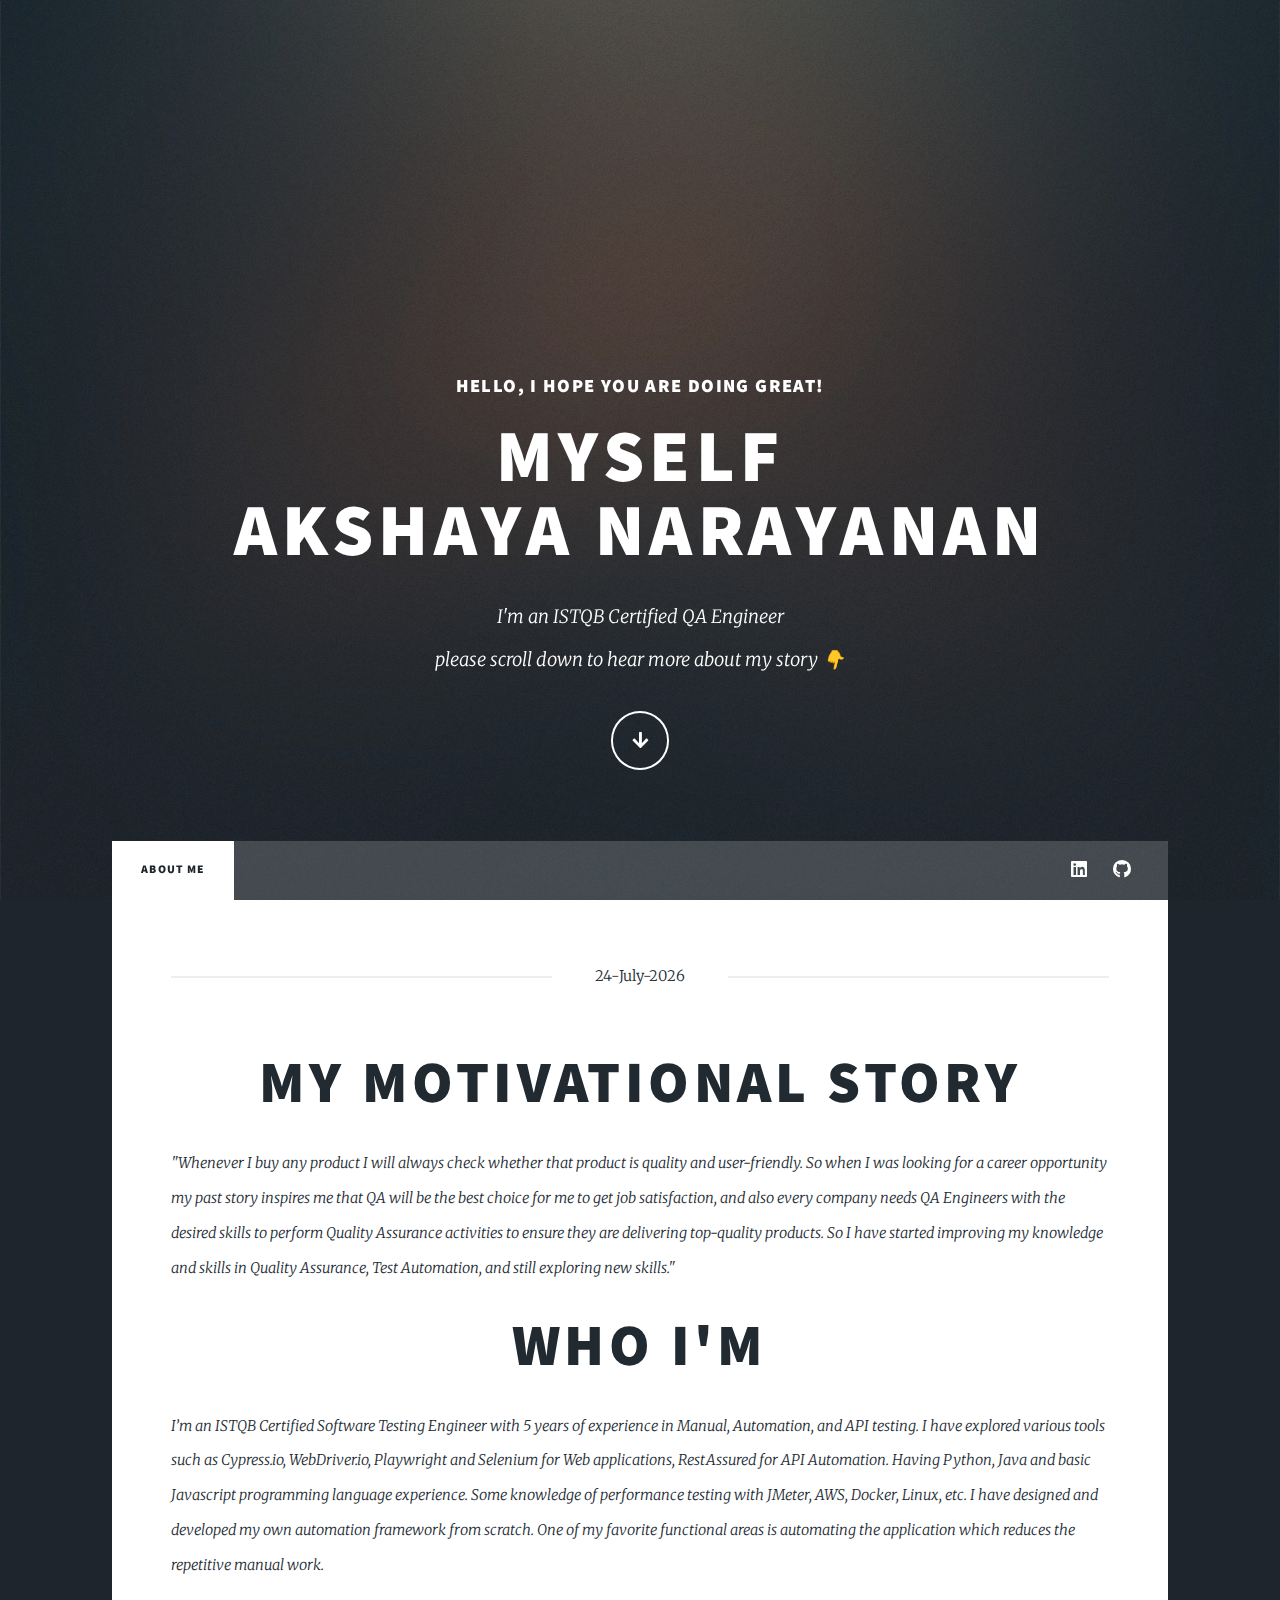
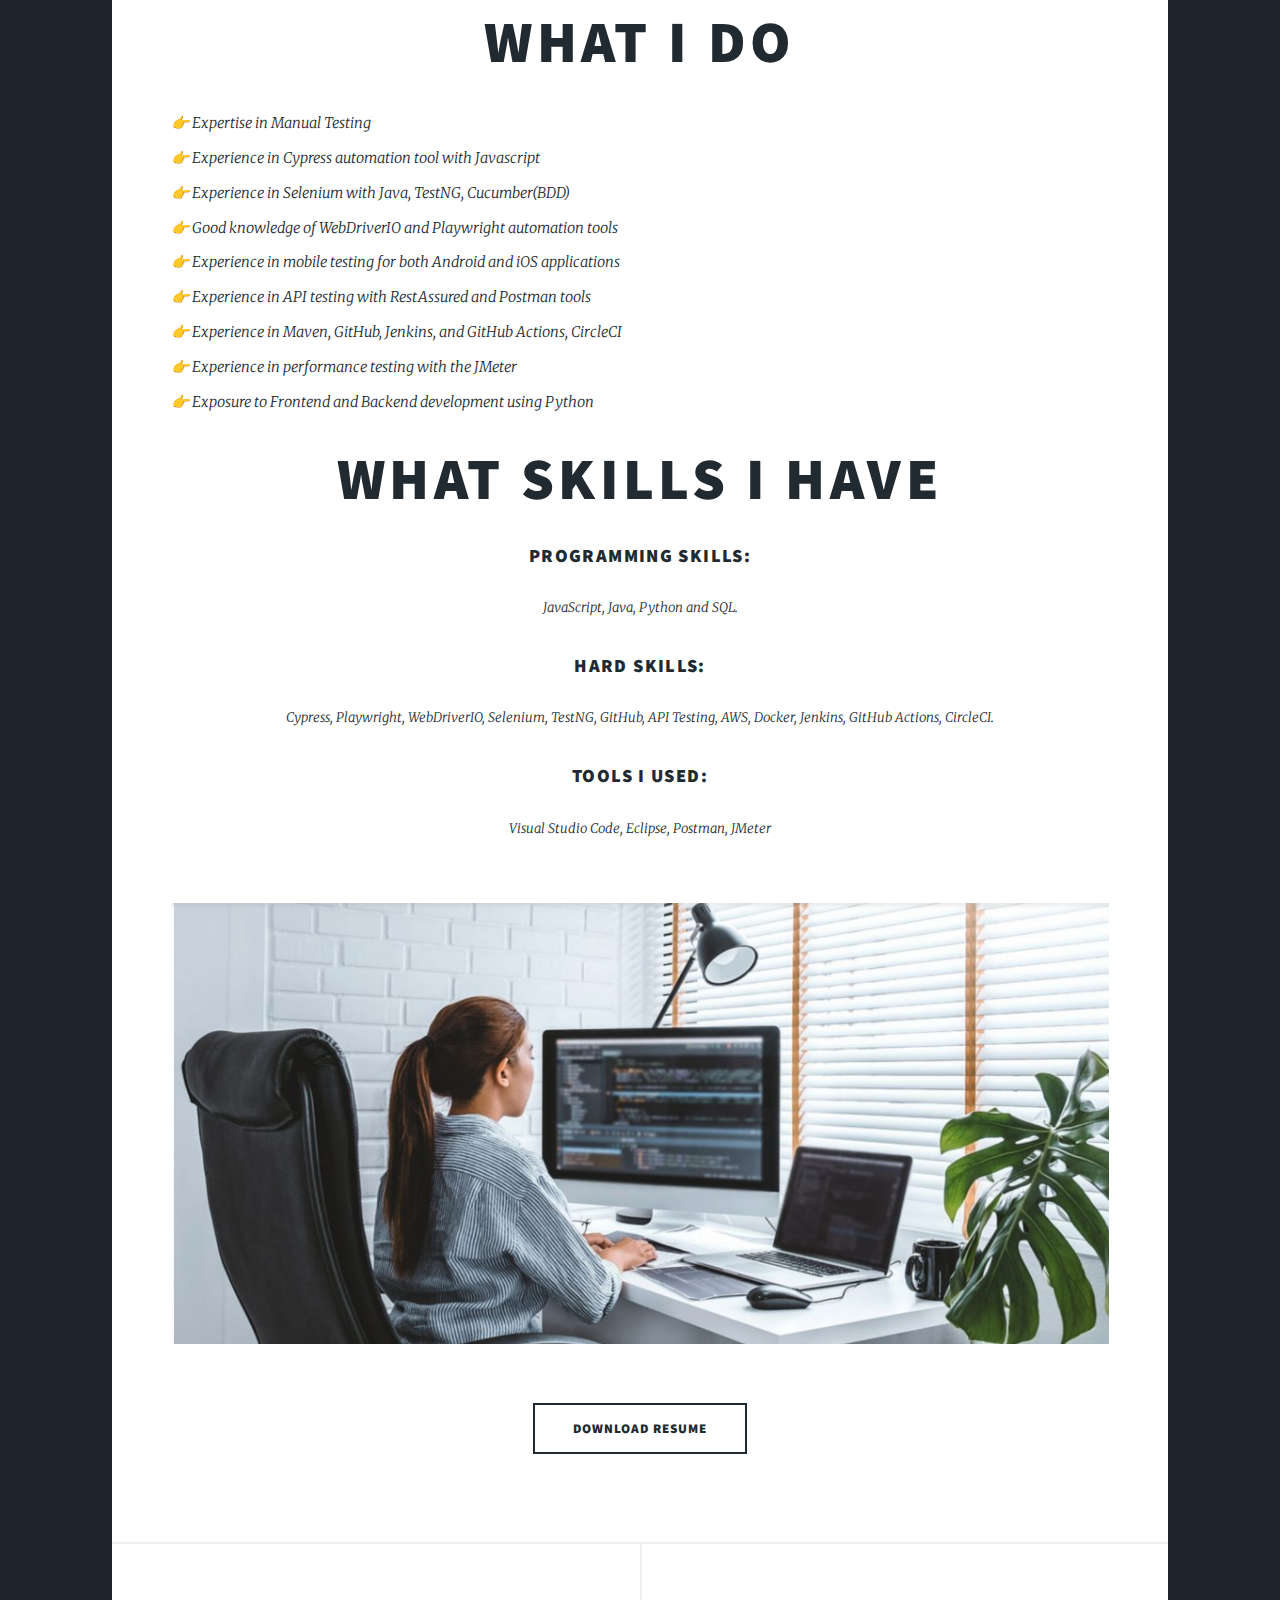
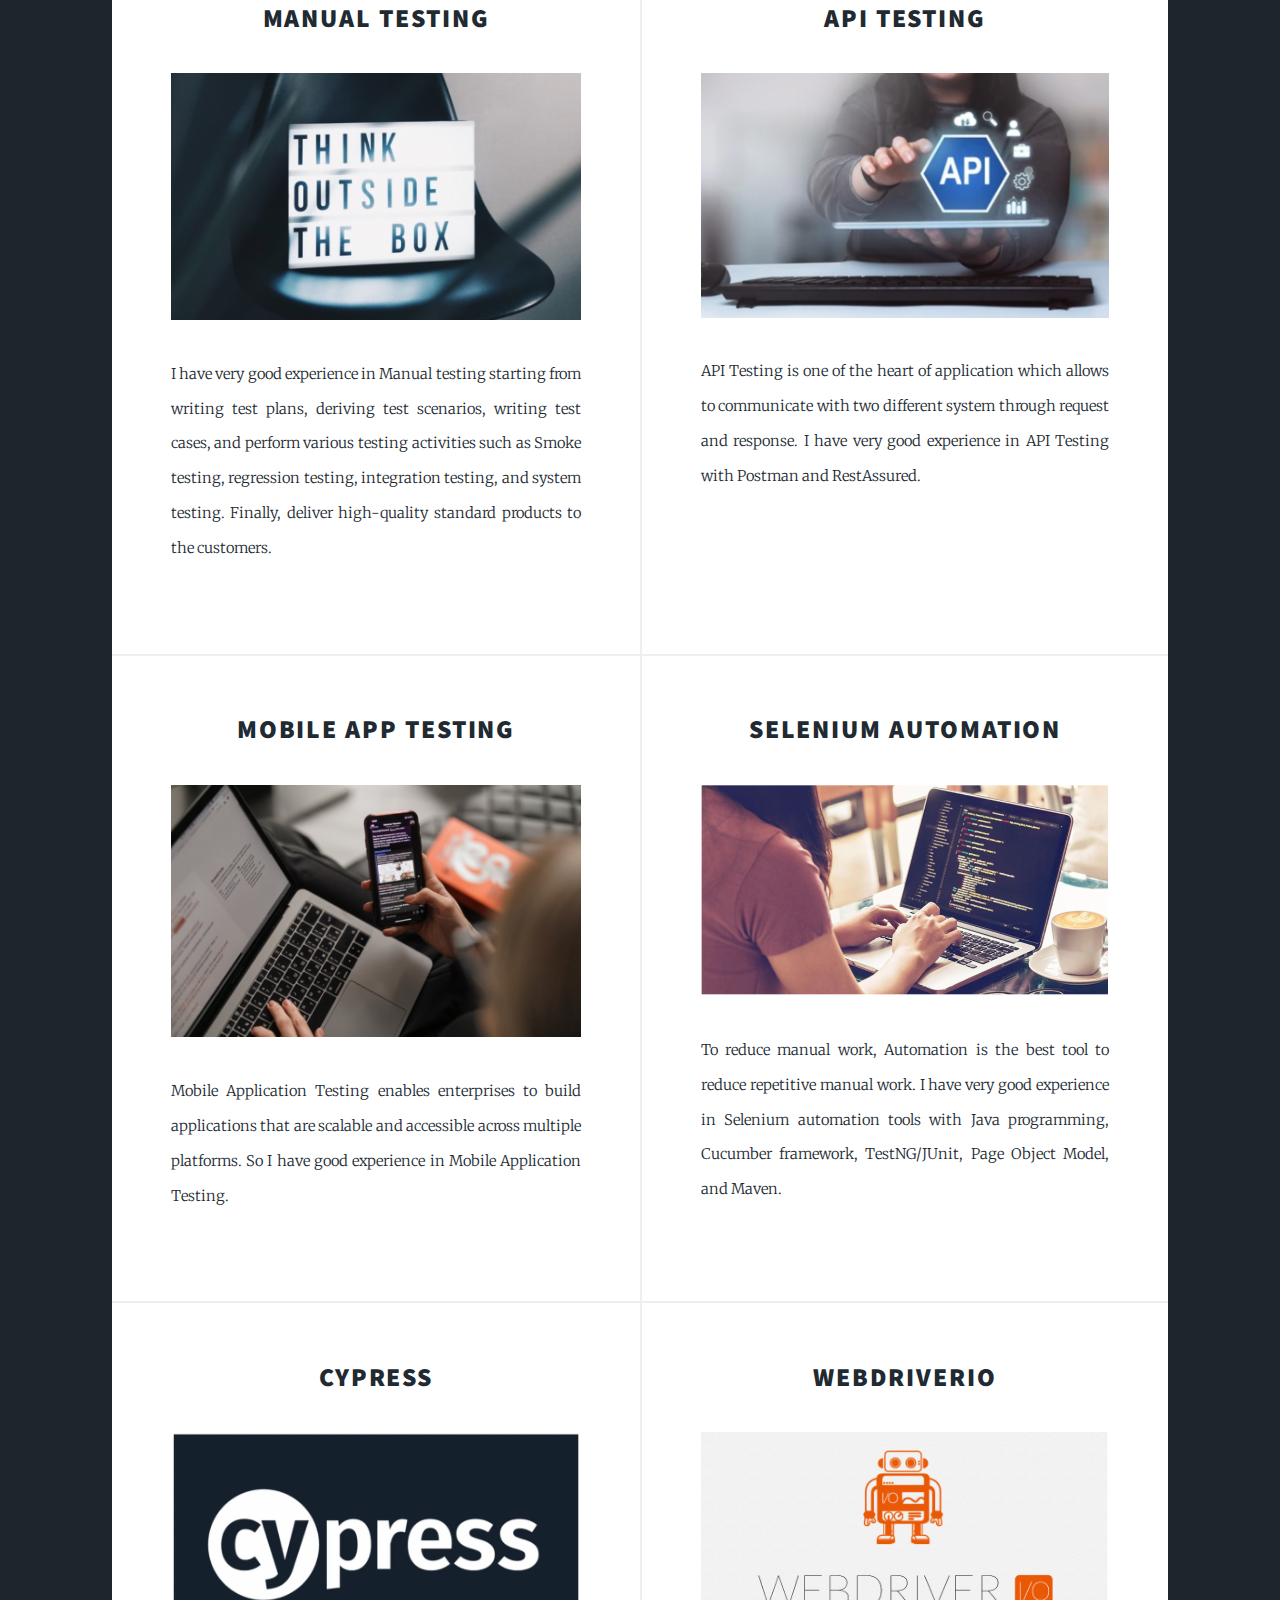
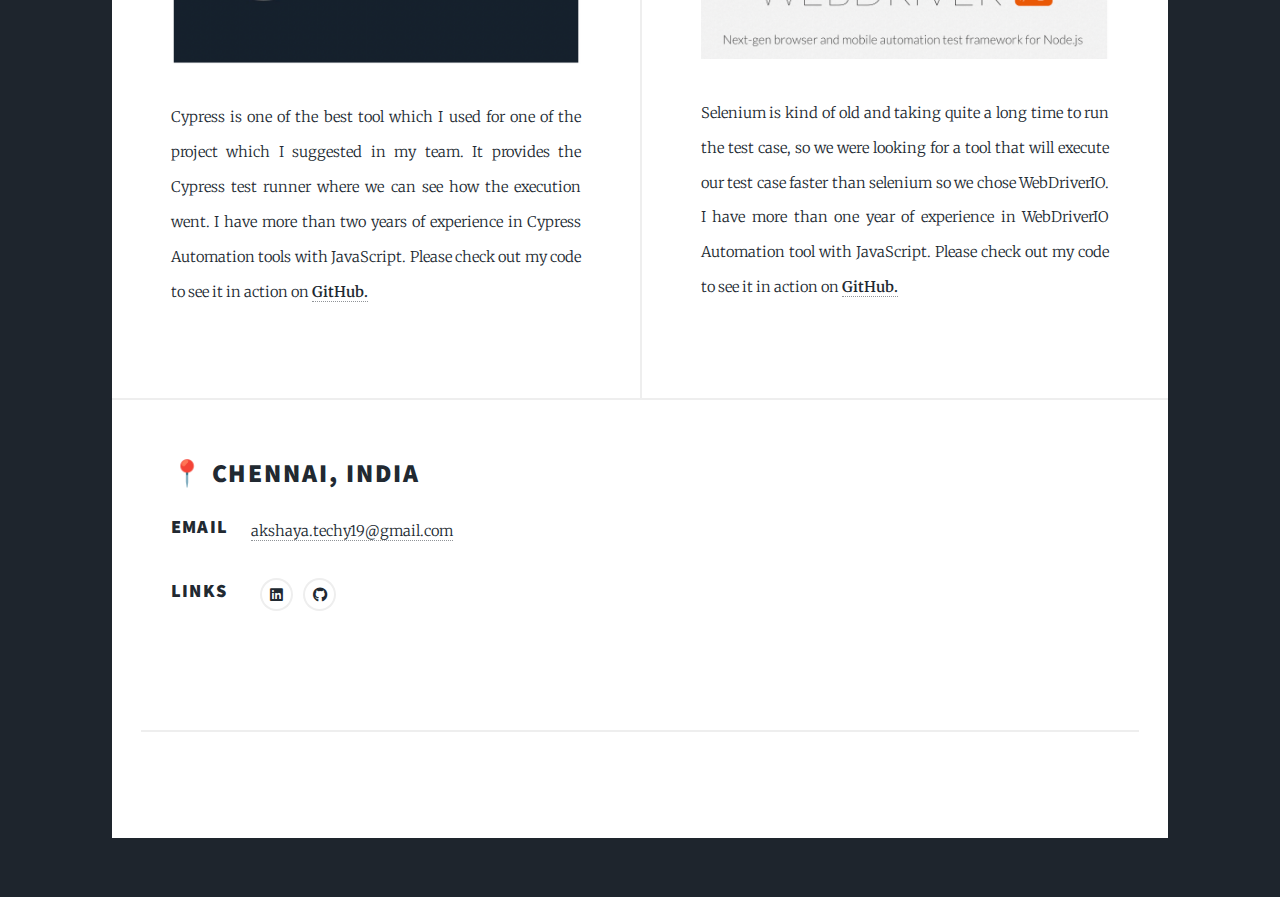
==== commit b56d6784: "Update index.html" ====
--- a/index.html
+++ b/index.html
@@ -260,8 +260,8 @@
 							<!-- </section> -->
 							<section>
 								
-								<h2 align="left" class="icon brands alt fa-solid fa-map-location">📍 Berlin, Germany</h2>
-								<!-- <p><a>📍 Berlin, Germany</a></p> -->
+								<h2 align="left" class="icon brands alt fa-solid fa-map-location">📍 Chennai, India </h2>
+								<!-- <p><a>📍 Chennai, India </a></p> -->
 							</section>							
 							<section class="row">
 								<h3 align="left">Email</h3>
